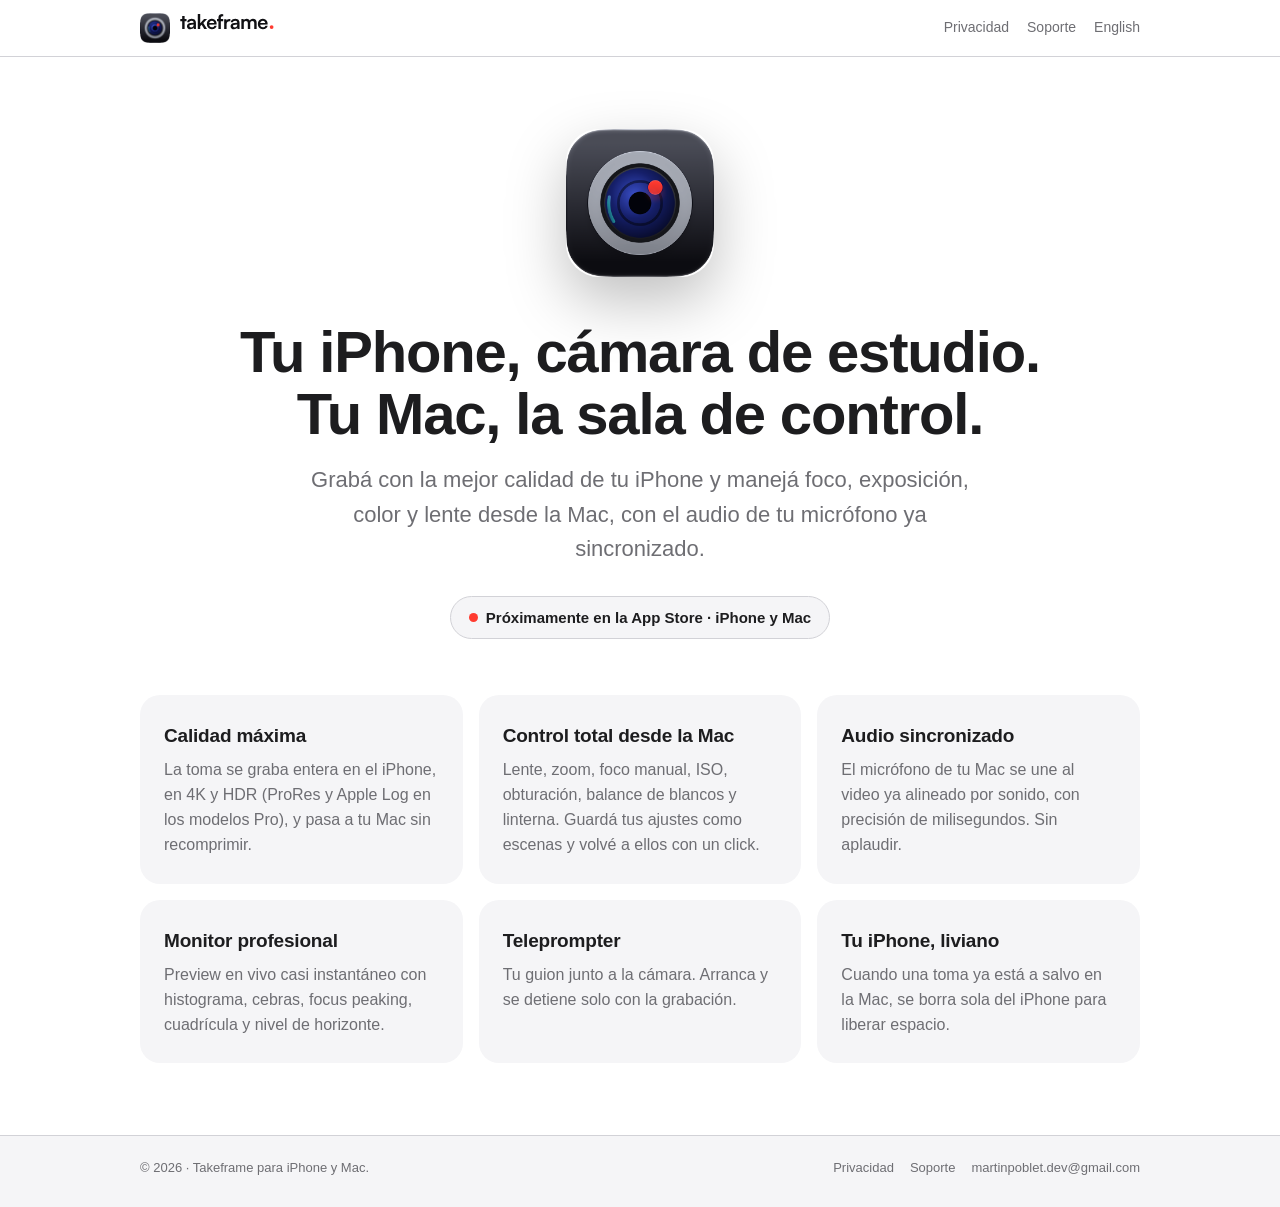
==== index.html @ e56fa60f "Sitio web: inicio, privacidad y soporte Páginas en español e inglés para GitHub Pages, con las URL d" ====
<!doctype html>
<html lang="es">
<head>
<meta charset="utf-8">
<meta name="viewport" content="width=device-width, initial-scale=1">
<title>Takeframe — Tu iPhone, cámara de estudio</title>
<meta name="description" content="Tu iPhone como cámara de estudio, controlada desde tu Mac, con el audio de tu micrófono ya sincronizado.">
<meta property="og:title" content="Takeframe — Tu iPhone, cámara de estudio">
<meta property="og:description" content="Tu iPhone como cámara de estudio, controlada desde tu Mac, con el audio de tu micrófono ya sincronizado.">
<meta property="og:image" content="assets/icono.png">
<link rel="icon" type="image/png" href="assets/favicon.png">
<link rel="apple-touch-icon" href="assets/apple-touch-icon.png">
<link rel="stylesheet" href="assets/style.css">
</head>
<body>
<header class="top">
  <div class="wrap">
    <a class="brand" href="index.html">
      <img class="icon" src="assets/favicon.png" alt="">
      <picture>
        <source srcset="assets/nombre-blanco.svg" media="(prefers-color-scheme: dark)">
        <img class="name" src="assets/nombre-negro.svg" alt="takeframe">
      </picture>
    </a>
    <nav class="nav">
      <a href="privacidad.html">Privacidad</a>
      <a href="soporte.html">Soporte</a>
      <a href="en/index.html" lang="en">English</a>
    </nav>
  </div>
</header>
<main>
<section class="hero wrap">
  <img class="app-icon" src="assets/icono.png" alt="Takeframe">
  <h1>Tu iPhone, cámara de estudio.<br>Tu Mac, la sala de control.</h1>
  <p class="lead">Grabá con la mejor calidad de tu iPhone y manejá foco, exposición, color y lente desde la Mac, con el audio de tu micrófono ya sincronizado.</p>
  <span class="pill"><span class="dot"></span>Próximamente en la App Store · iPhone y Mac</span>
</section>
<section class="wrap">
  <div class="features">
    <article class="feature"><h3>Calidad máxima</h3><p>La toma se graba entera en el iPhone, en 4K y HDR (ProRes y Apple Log en los modelos Pro), y pasa a tu Mac sin recomprimir.</p></article>
    <article class="feature"><h3>Control total desde la Mac</h3><p>Lente, zoom, foco manual, ISO, obturación, balance de blancos y linterna. Guardá tus ajustes como escenas y volvé a ellos con un click.</p></article>
    <article class="feature"><h3>Audio sincronizado</h3><p>El micrófono de tu Mac se une al video ya alineado por sonido, con precisión de milisegundos. Sin aplaudir.</p></article>
    <article class="feature"><h3>Monitor profesional</h3><p>Preview en vivo casi instantáneo con histograma, cebras, focus peaking, cuadrícula y nivel de horizonte.</p></article>
    <article class="feature"><h3>Teleprompter</h3><p>Tu guion junto a la cámara. Arranca y se detiene solo con la grabación.</p></article>
    <article class="feature"><h3>Tu iPhone, liviano</h3><p>Cuando una toma ya está a salvo en la Mac, se borra sola del iPhone para liberar espacio.</p></article>
  </div>
</section>
</main>
<footer class="foot">
  <div class="wrap">
    <span>© 2026 · Takeframe para iPhone y Mac.</span>
    <nav>
      <a href="privacidad.html">Privacidad</a>
      <a href="soporte.html">Soporte</a>
      <a href="mailto:martinpoblet.dev@gmail.com">martinpoblet.dev@gmail.com</a>
    </nav>
  </div>
</footer>
</body>
</html>
---- assets/style.css ----
:root {
  --bg: #ffffff;
  --bg-soft: #f5f5f7;
  --card: #f5f5f7;
  --text: #1d1d1f;
  --muted: #6e6e73;
  --line: #d2d2d7;
  --accent: #ff3b30;
  --link: #0066cc;
  color-scheme: light dark;
}

@media (prefers-color-scheme: dark) {
  :root {
    --bg: #000000;
    --bg-soft: #0d0d10;
    --card: #161618;
    --text: #f5f5f7;
    --muted: #a1a1a6;
    --line: #2c2c2e;
    --link: #2997ff;
  }
}

* { box-sizing: border-box; }

body {
  margin: 0;
  background: var(--bg);
  color: var(--text);
  font-family: -apple-system, BlinkMacSystemFont, "SF Pro Text", "Inter", "Segoe UI", Roboto, Helvetica, Arial, sans-serif;
  font-size: 17px;
  line-height: 1.55;
  -webkit-font-smoothing: antialiased;
}

a { color: var(--link); text-decoration: none; }
a:hover { text-decoration: underline; }

.wrap { max-width: 1040px; margin: 0 auto; padding: 0 20px; }
.narrow { max-width: 720px; }

/* Header */
.top {
  position: sticky;
  top: 0;
  z-index: 10;
  background: color-mix(in srgb, var(--bg) 82%, transparent);
  backdrop-filter: saturate(180%) blur(20px);
  -webkit-backdrop-filter: saturate(180%) blur(20px);
  border-bottom: 1px solid var(--line);
}
.top .wrap { display: flex; align-items: center; justify-content: space-between; height: 56px; gap: 16px; }
.brand { display: flex; align-items: center; gap: 10px; }
.brand:hover { text-decoration: none; }
.brand img.icon { width: 30px; height: 30px; border-radius: 7px; }
.brand img.name { height: 20px; width: auto; }
.nav { display: flex; gap: 18px; font-size: 14px; }
.nav a { color: var(--muted); }
.nav a:hover, .nav a[aria-current="page"] { color: var(--text); text-decoration: none; }

/* Hero */
.hero { text-align: center; padding-top: 72px; padding-bottom: 56px; }
.hero .app-icon {
  width: 148px;
  height: 148px;
  border-radius: 33px;
  box-shadow: 0 24px 60px rgba(0, 0, 0, 0.25);
}
.hero h1 {
  font-size: clamp(34px, 6vw, 58px);
  line-height: 1.07;
  letter-spacing: -0.02em;
  margin: 36px auto 18px;
  max-width: 820px;
}
.hero p.lead { font-size: clamp(18px, 2.4vw, 22px); color: var(--muted); max-width: 680px; margin: 0 auto; }
.pill {
  display: inline-flex;
  align-items: center;
  gap: 8px;
  margin-top: 30px;
  padding: 9px 18px;
  border-radius: 999px;
  background: var(--card);
  border: 1px solid var(--line);
  font-size: 15px;
  font-weight: 600;
}
.pill .dot { width: 9px; height: 9px; border-radius: 50%; background: var(--accent); }

/* Features */
.features { display: grid; grid-template-columns: repeat(auto-fit, minmax(260px, 1fr)); gap: 16px; padding-bottom: 72px; }
.feature { background: var(--card); border-radius: 20px; padding: 26px 24px; }
.feature h3 { margin: 0 0 8px; font-size: 19px; letter-spacing: -0.01em; }
.feature p { margin: 0; color: var(--muted); font-size: 16px; }
.feature .glyph { font-size: 26px; line-height: 1; margin-bottom: 14px; display: block; }

/* Text pages */
.page { padding-top: 56px; padding-bottom: 72px; }
.page h1 { font-size: clamp(32px, 5vw, 44px); letter-spacing: -0.02em; line-height: 1.1; margin: 0 0 8px; }
.page .updated { color: var(--muted); font-size: 15px; margin: 0 0 36px; }
.page h2 { font-size: 22px; letter-spacing: -0.01em; margin: 40px 0 10px; }
.page p, .page li { color: var(--text); }
.page .summary { background: var(--card); border-radius: 18px; padding: 20px 22px; font-size: 18px; }
.contact { background: var(--card); border-radius: 18px; padding: 22px; margin: 8px 0 24px; }
.contact a { font-size: 20px; font-weight: 600; }
details { border-bottom: 1px solid var(--line); padding: 14px 0; }
details summary { cursor: pointer; font-weight: 600; list-style: none; }
details summary::-webkit-details-marker { display: none; }
details summary::after { content: "+"; float: right; color: var(--muted); font-weight: 400; }
details[open] summary::after { content: "–"; }
details p { margin: 10px 0 0; color: var(--muted); }

/* Footer */
.foot { border-top: 1px solid var(--line); background: var(--bg-soft); }
.foot .wrap { display: flex; flex-wrap: wrap; justify-content: space-between; gap: 12px; padding-top: 22px; padding-bottom: 28px; font-size: 13px; color: var(--muted); }
.foot nav { display: flex; gap: 16px; }
.foot a { color: var(--muted); }

@media (max-width: 560px) {
  body { font-size: 16px; }
  .nav { gap: 12px; font-size: 13px; }
  .brand img.name { display: none; }
  .hero { padding-top: 48px; padding-bottom: 40px; }
  .pill { font-size: 14px; }
  .hero .app-icon { width: 120px; height: 120px; border-radius: 27px; }
}
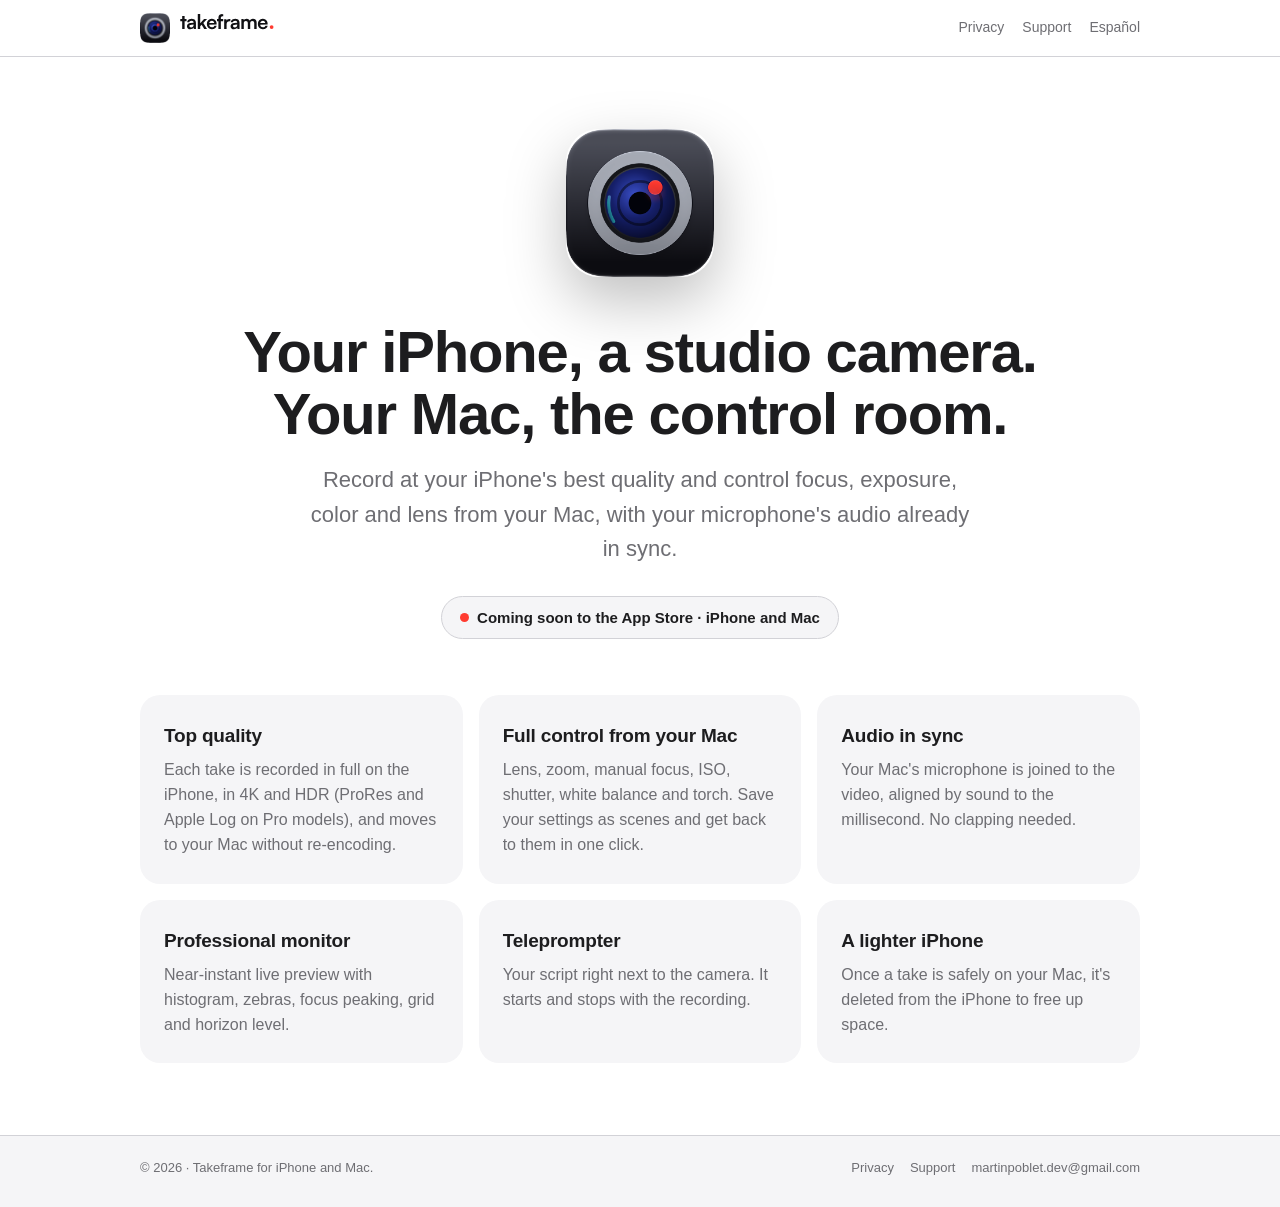
==== commit 7058b1f9: "Sitio en inglés por defecto y español en /es/ Co-Authored-By: Claude Opus 5.5 <noreply@anthropic.com" ====
--- a/index.html
+++ b/index.html
@@ -1,12 +1,12 @@
 <!doctype html>
-<html lang="es">
+<html lang="en">
 <head>
 <meta charset="utf-8">
 <meta name="viewport" content="width=device-width, initial-scale=1">
-<title>Takeframe — Tu iPhone, cámara de estudio</title>
-<meta name="description" content="Tu iPhone como cámara de estudio, controlada desde tu Mac, con el audio de tu micrófono ya sincronizado.">
-<meta property="og:title" content="Takeframe — Tu iPhone, cámara de estudio">
-<meta property="og:description" content="Tu iPhone como cámara de estudio, controlada desde tu Mac, con el audio de tu micrófono ya sincronizado.">
+<title>Takeframe — Your iPhone, a studio camera</title>
+<meta name="description" content="Your iPhone as a studio camera, controlled from your Mac, with your microphone's audio already in sync.">
+<meta property="og:title" content="Takeframe — Your iPhone, a studio camera">
+<meta property="og:description" content="Your iPhone as a studio camera, controlled from your Mac, with your microphone's audio already in sync.">
 <meta property="og:image" content="assets/icono.png">
 <link rel="icon" type="image/png" href="assets/favicon.png">
 <link rel="apple-touch-icon" href="assets/apple-touch-icon.png">
@@ -23,36 +23,36 @@
       </picture>
     </a>
     <nav class="nav">
-      <a href="privacidad.html">Privacidad</a>
-      <a href="soporte.html">Soporte</a>
-      <a href="en/index.html" lang="en">English</a>
+      <a href="privacy.html">Privacy</a>
+      <a href="support.html">Support</a>
+      <a href="es/index.html" lang="es">Español</a>
     </nav>
   </div>
 </header>
 <main>
 <section class="hero wrap">
   <img class="app-icon" src="assets/icono.png" alt="Takeframe">
-  <h1>Tu iPhone, cámara de estudio.<br>Tu Mac, la sala de control.</h1>
-  <p class="lead">Grabá con la mejor calidad de tu iPhone y manejá foco, exposición, color y lente desde la Mac, con el audio de tu micrófono ya sincronizado.</p>
-  <span class="pill"><span class="dot"></span>Próximamente en la App Store · iPhone y Mac</span>
+  <h1>Your iPhone, a studio camera.<br>Your Mac, the control room.</h1>
+  <p class="lead">Record at your iPhone's best quality and control focus, exposure, color and lens from your Mac, with your microphone's audio already in sync.</p>
+  <span class="pill"><span class="dot"></span>Coming soon to the App Store · iPhone and Mac</span>
 </section>
 <section class="wrap">
   <div class="features">
-    <article class="feature"><h3>Calidad máxima</h3><p>La toma se graba entera en el iPhone, en 4K y HDR (ProRes y Apple Log en los modelos Pro), y pasa a tu Mac sin recomprimir.</p></article>
-    <article class="feature"><h3>Control total desde la Mac</h3><p>Lente, zoom, foco manual, ISO, obturación, balance de blancos y linterna. Guardá tus ajustes como escenas y volvé a ellos con un click.</p></article>
-    <article class="feature"><h3>Audio sincronizado</h3><p>El micrófono de tu Mac se une al video ya alineado por sonido, con precisión de milisegundos. Sin aplaudir.</p></article>
-    <article class="feature"><h3>Monitor profesional</h3><p>Preview en vivo casi instantáneo con histograma, cebras, focus peaking, cuadrícula y nivel de horizonte.</p></article>
-    <article class="feature"><h3>Teleprompter</h3><p>Tu guion junto a la cámara. Arranca y se detiene solo con la grabación.</p></article>
-    <article class="feature"><h3>Tu iPhone, liviano</h3><p>Cuando una toma ya está a salvo en la Mac, se borra sola del iPhone para liberar espacio.</p></article>
+    <article class="feature"><h3>Top quality</h3><p>Each take is recorded in full on the iPhone, in 4K and HDR (ProRes and Apple Log on Pro models), and moves to your Mac without re-encoding.</p></article>
+    <article class="feature"><h3>Full control from your Mac</h3><p>Lens, zoom, manual focus, ISO, shutter, white balance and torch. Save your settings as scenes and get back to them in one click.</p></article>
+    <article class="feature"><h3>Audio in sync</h3><p>Your Mac's microphone is joined to the video, aligned by sound to the millisecond. No clapping needed.</p></article>
+    <article class="feature"><h3>Professional monitor</h3><p>Near-instant live preview with histogram, zebras, focus peaking, grid and horizon level.</p></article>
+    <article class="feature"><h3>Teleprompter</h3><p>Your script right next to the camera. It starts and stops with the recording.</p></article>
+    <article class="feature"><h3>A lighter iPhone</h3><p>Once a take is safely on your Mac, it's deleted from the iPhone to free up space.</p></article>
   </div>
 </section>
 </main>
 <footer class="foot">
   <div class="wrap">
-    <span>© 2026 · Takeframe para iPhone y Mac.</span>
+    <span>© 2026 · Takeframe for iPhone and Mac.</span>
     <nav>
-      <a href="privacidad.html">Privacidad</a>
-      <a href="soporte.html">Soporte</a>
+      <a href="privacy.html">Privacy</a>
+      <a href="support.html">Support</a>
       <a href="mailto:martinpoblet.dev@gmail.com">martinpoblet.dev@gmail.com</a>
     </nav>
   </div>
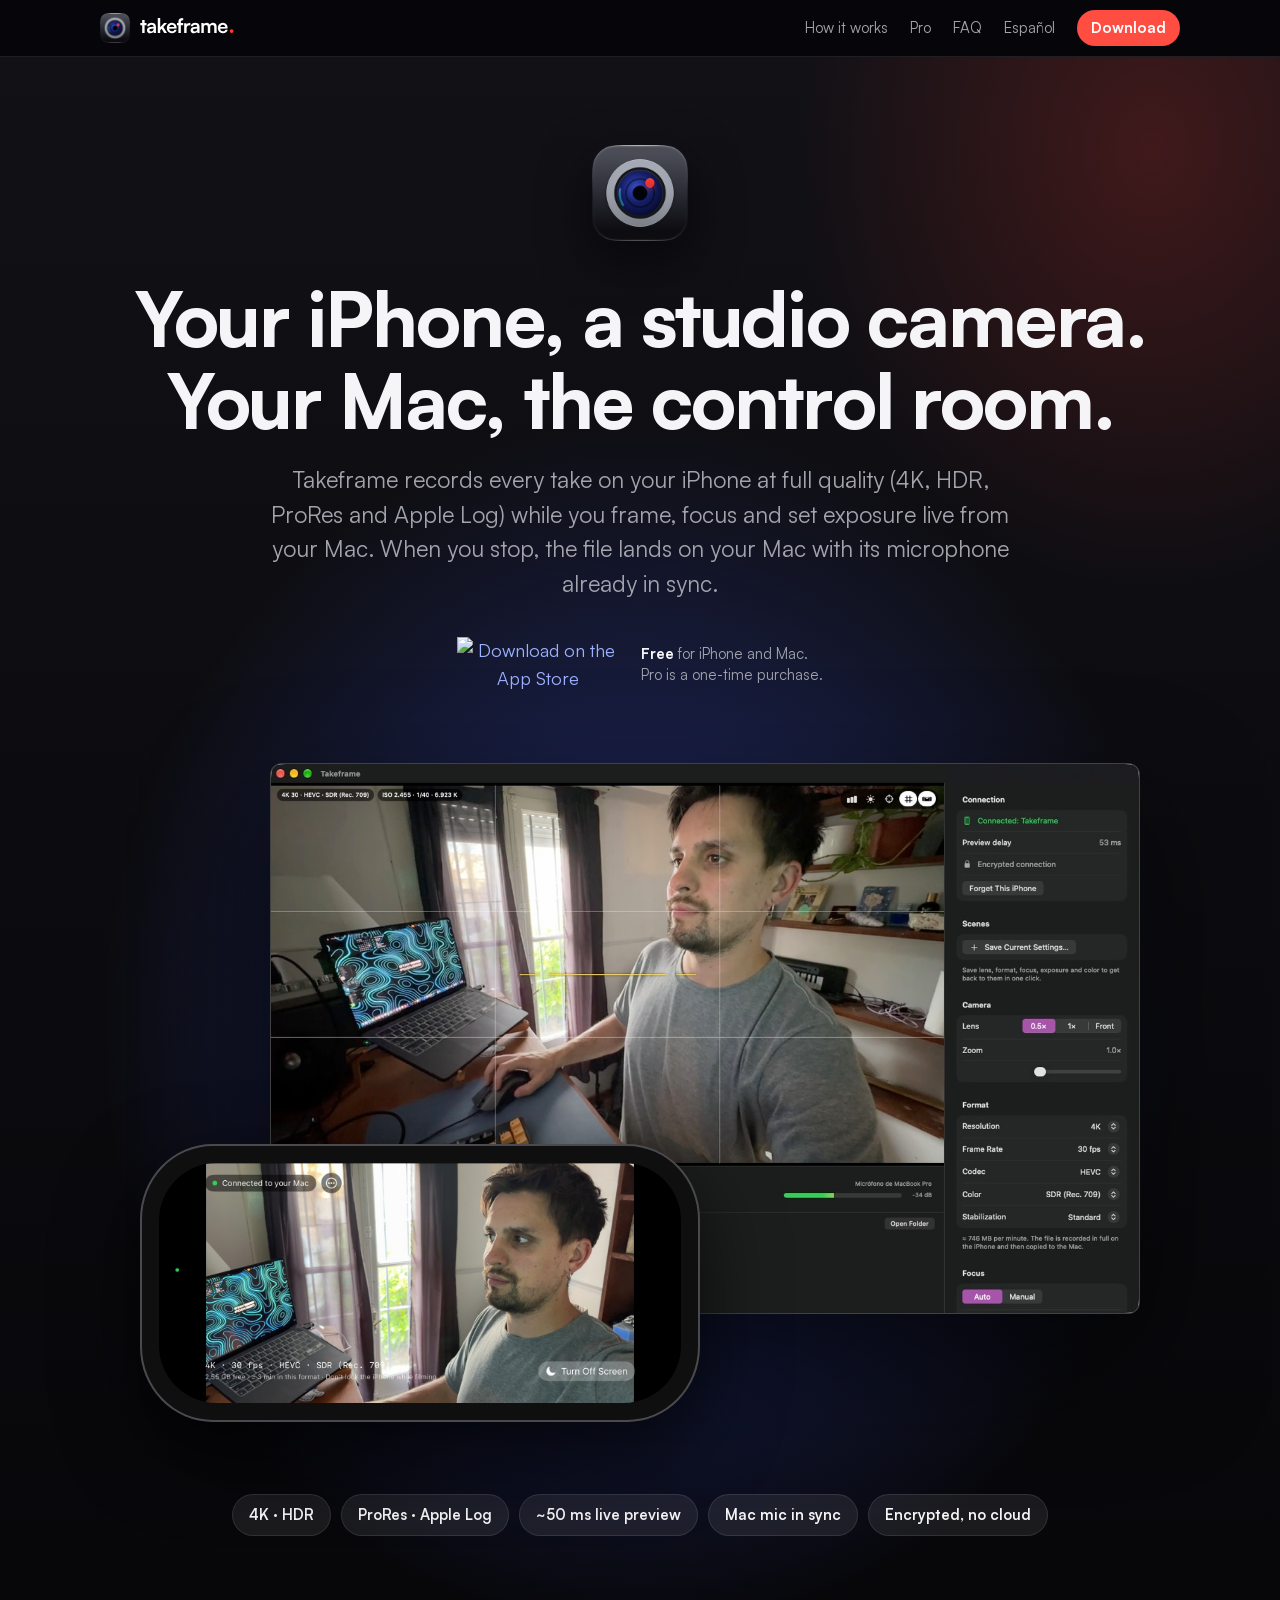
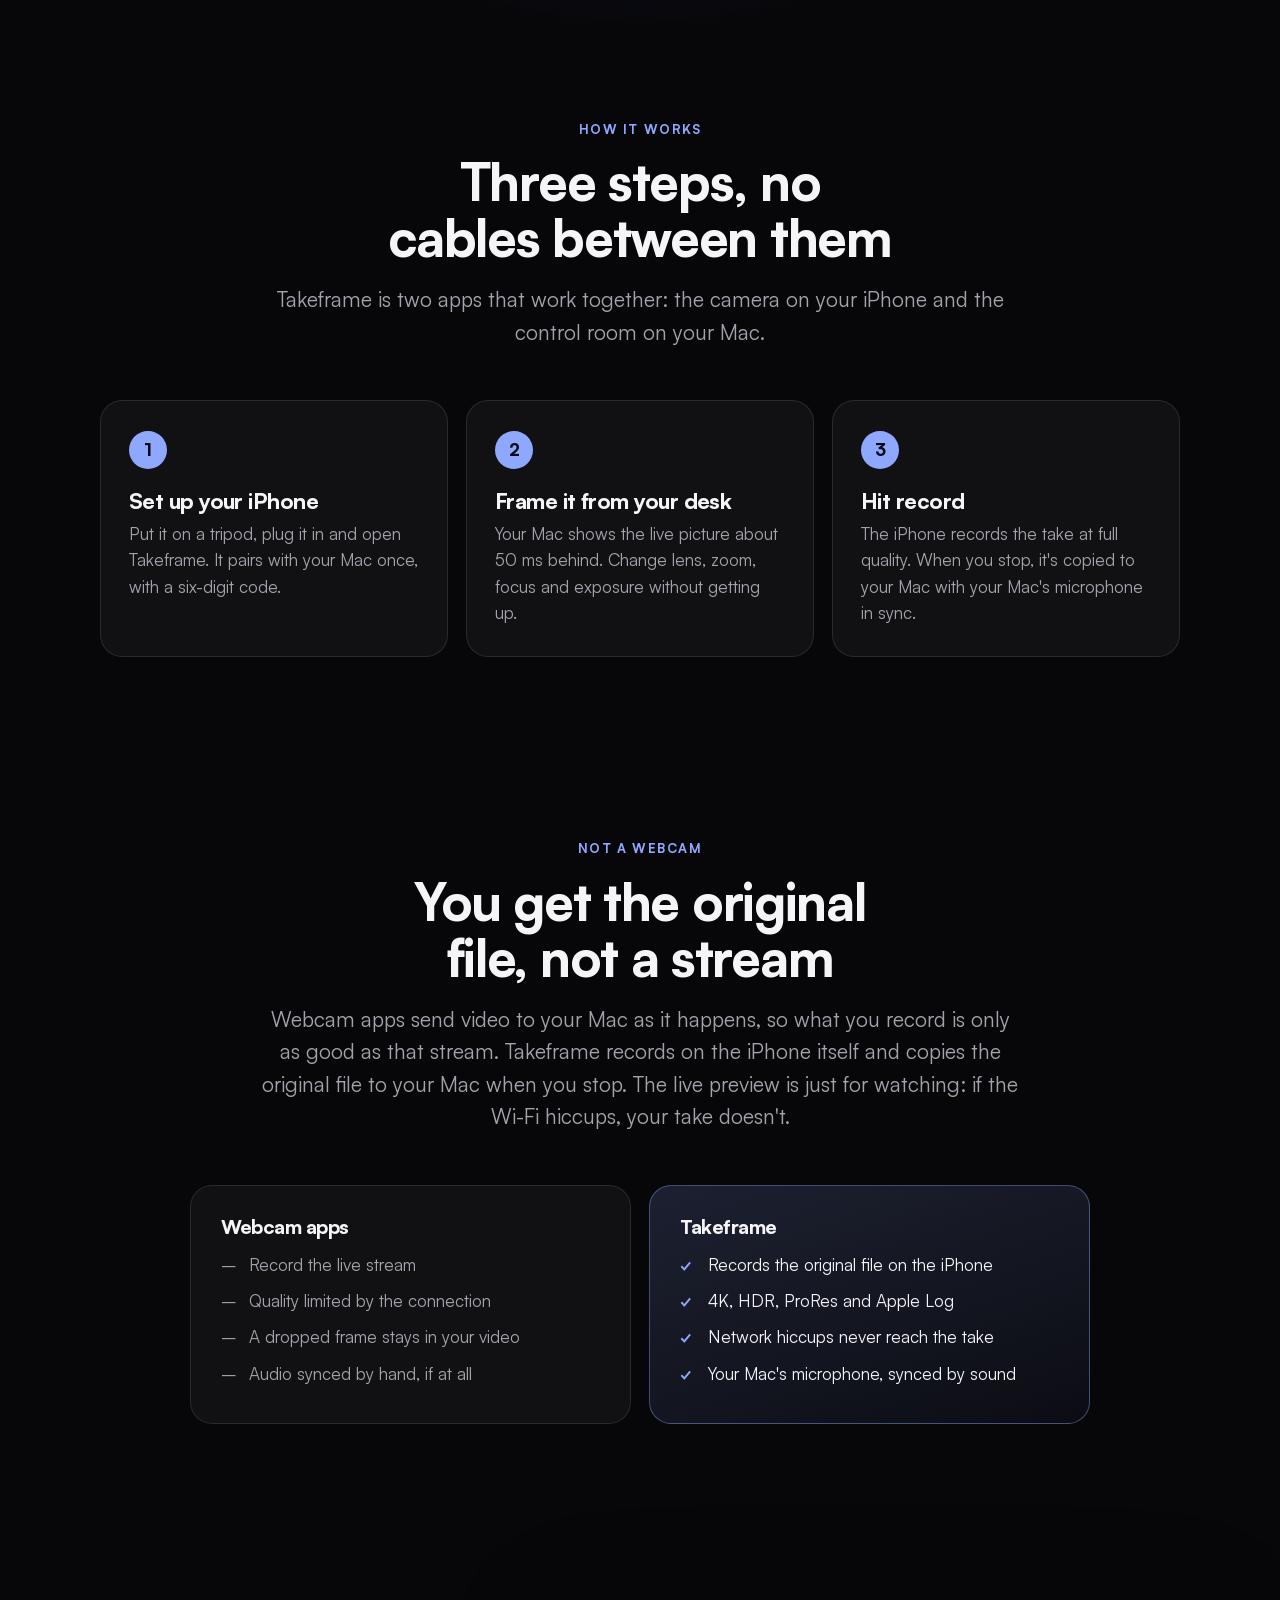
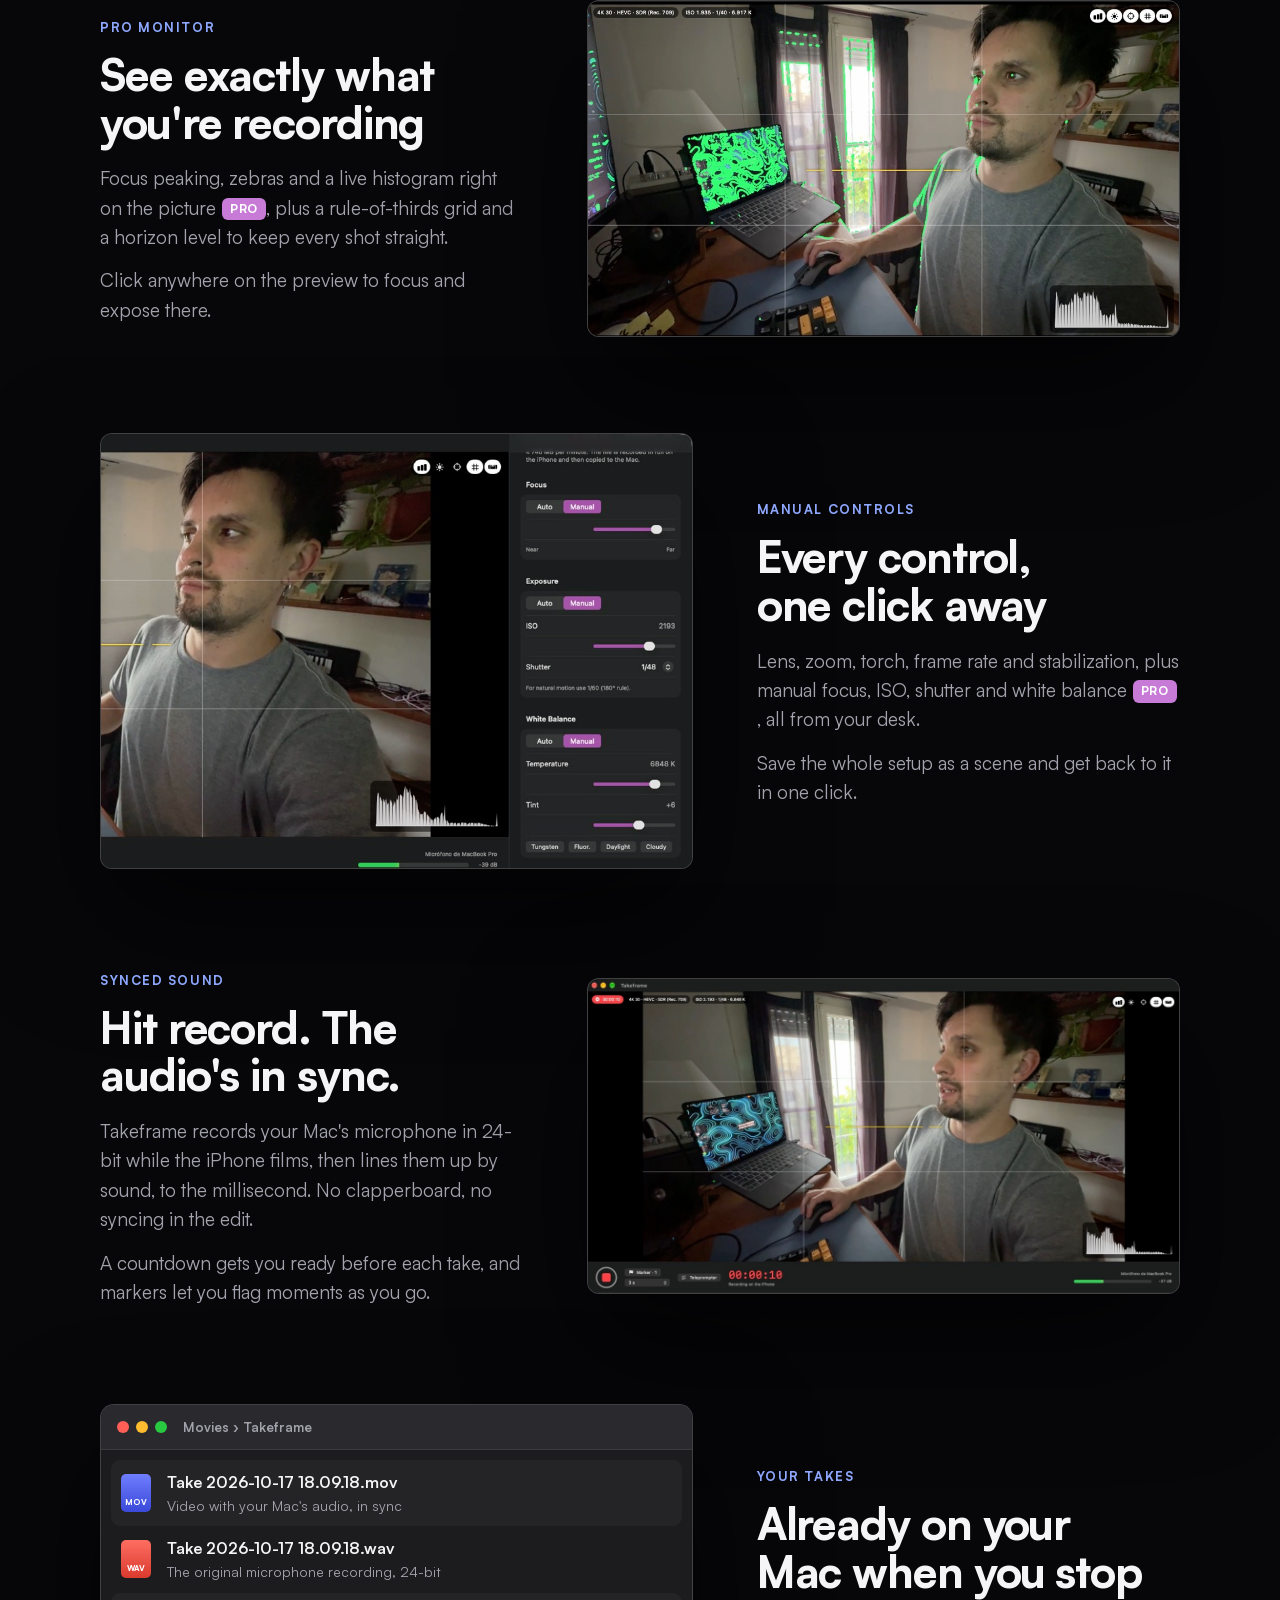
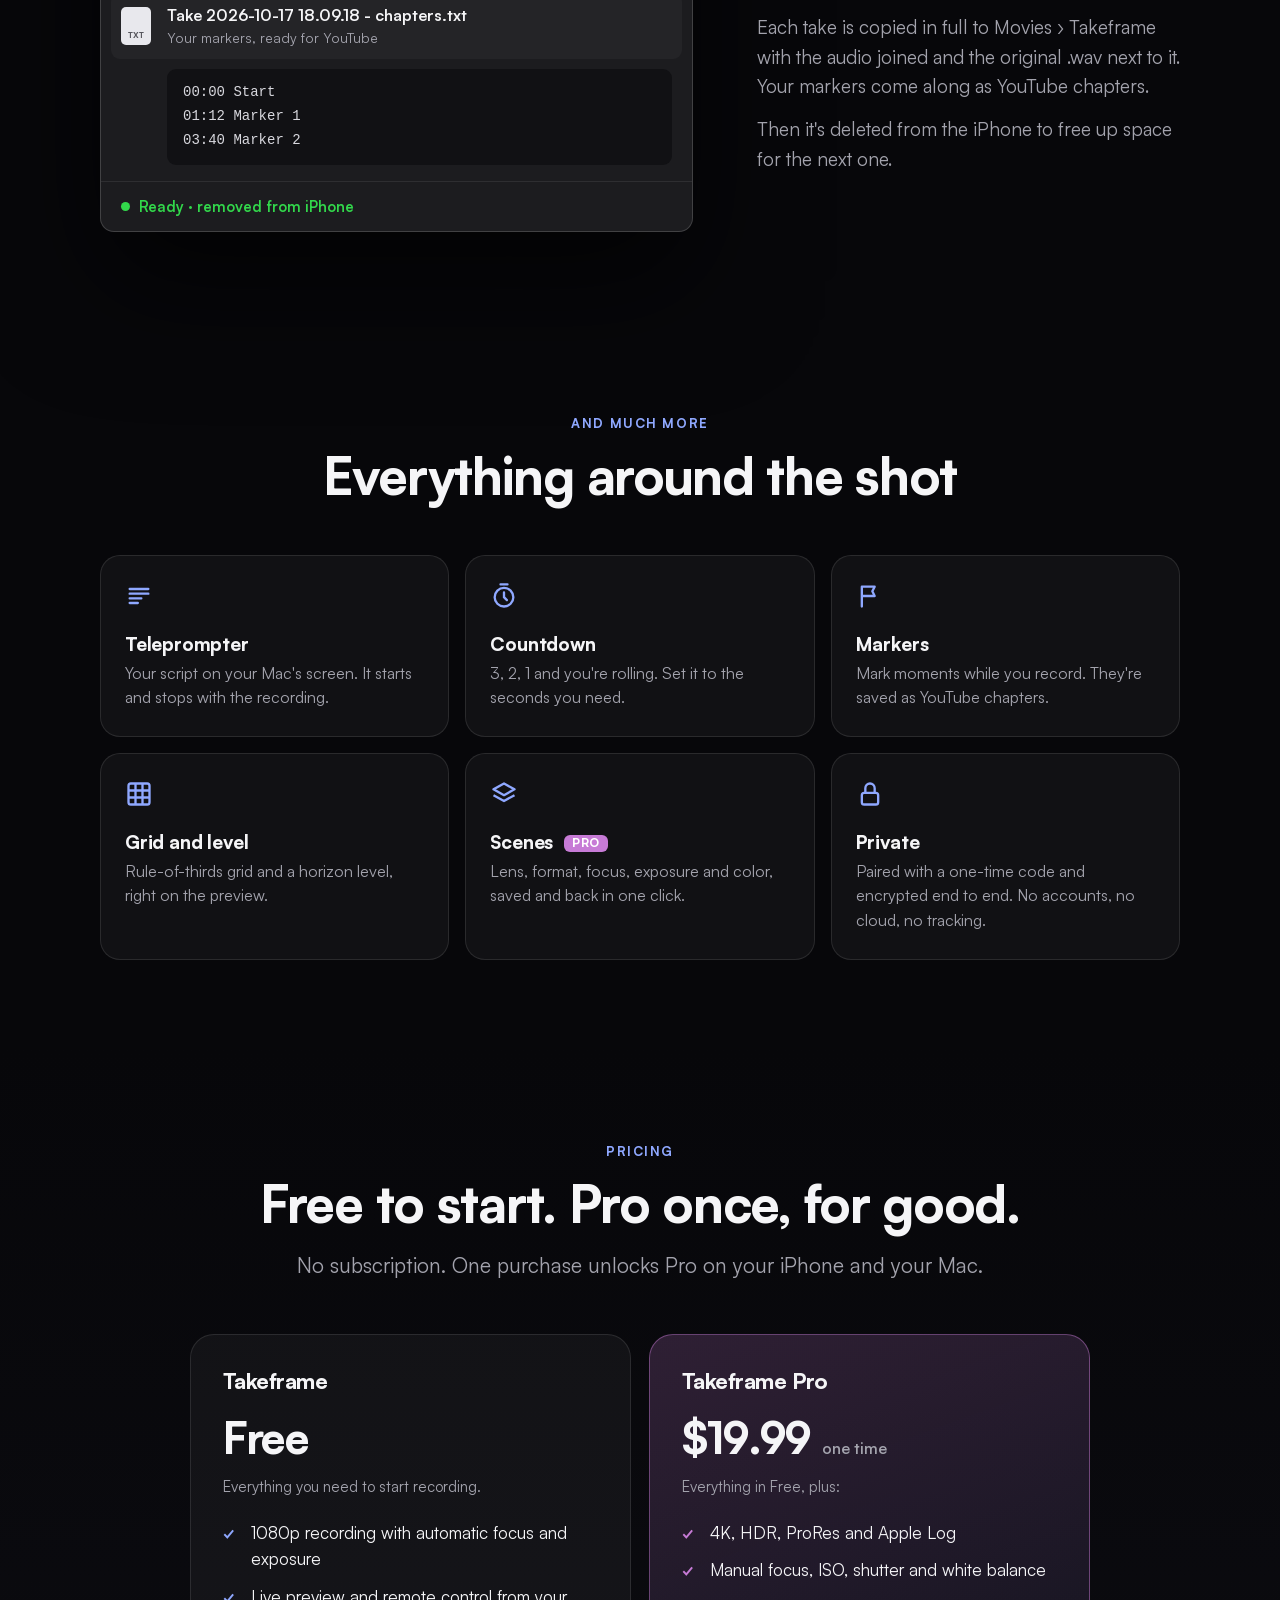
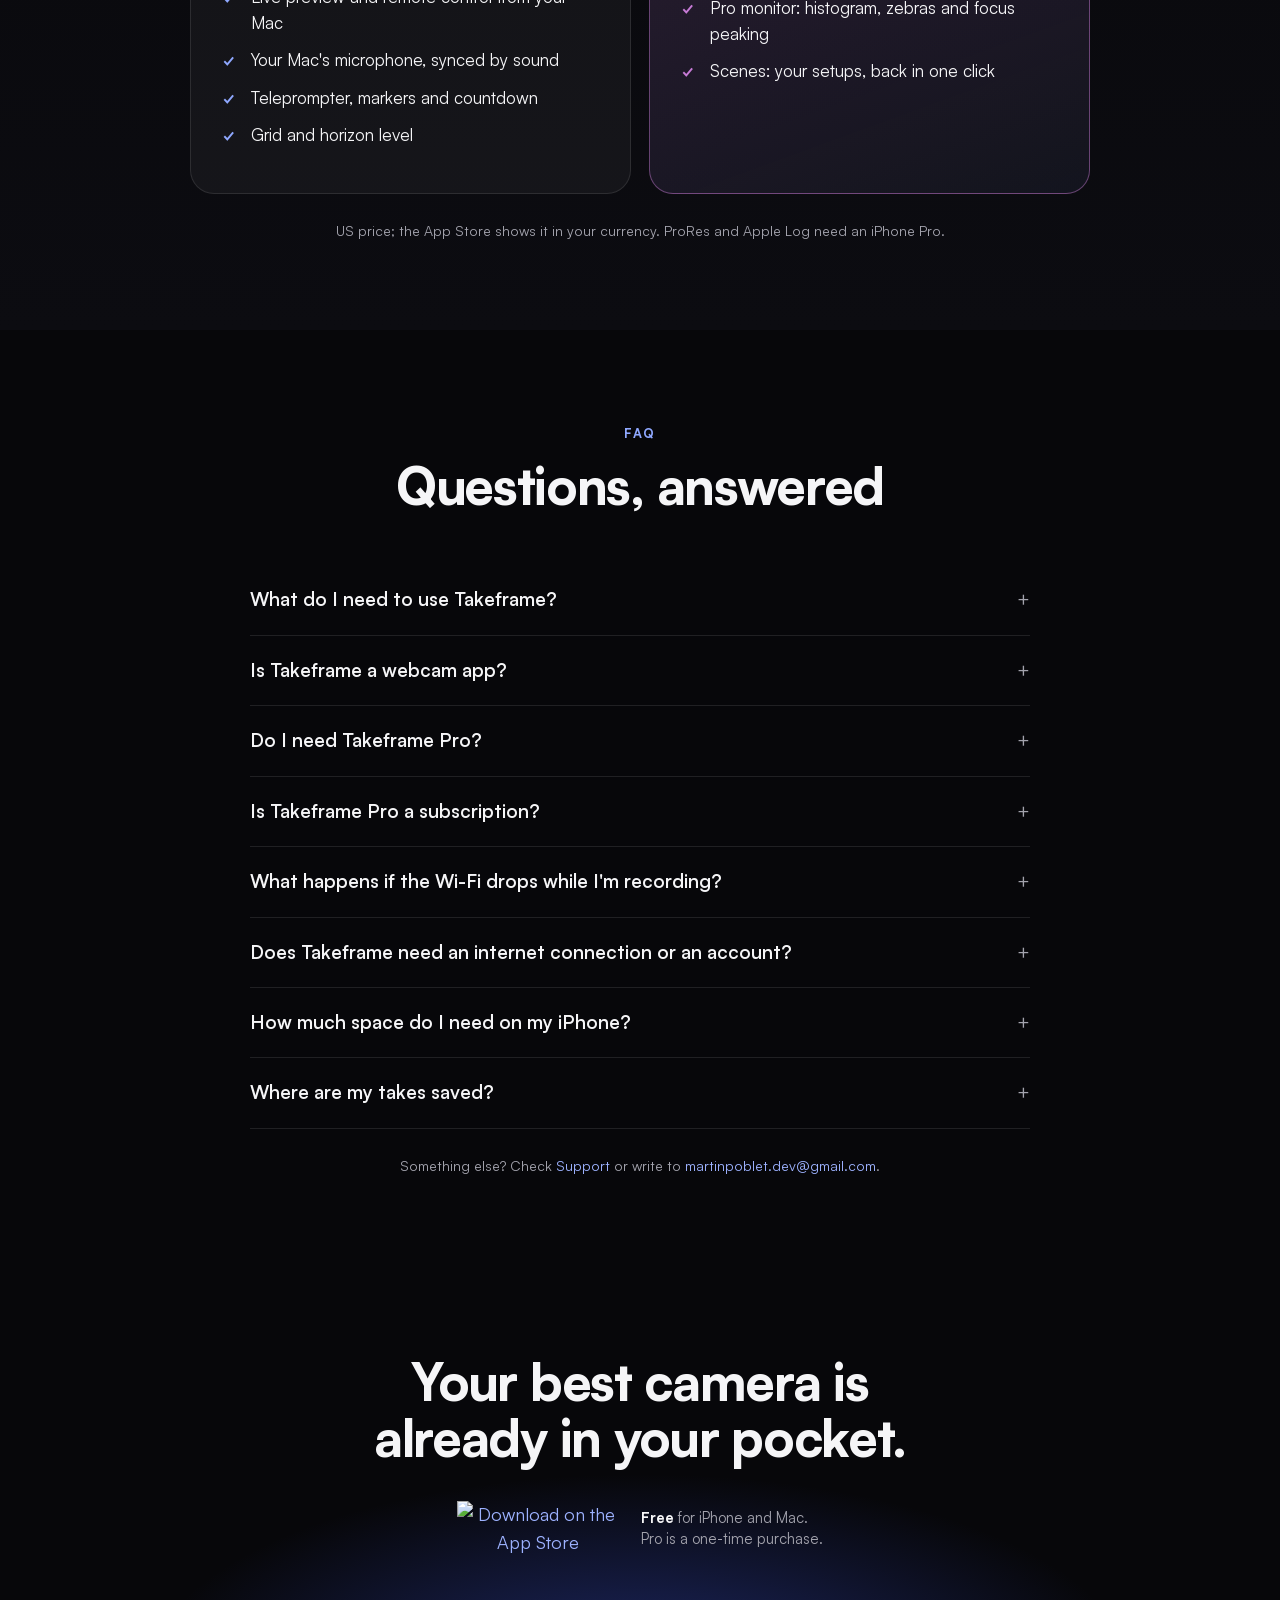
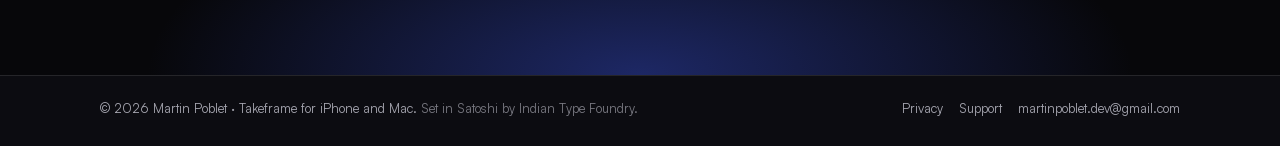
==== commit 4f96fbc9: "Landing de venta en inglés y español con SEO Capturas reales de la app, cómo funciona, comparación c" ====
--- a/index.html
+++ b/index.html
@@ -3,53 +3,322 @@
 <head>
 <meta charset="utf-8">
 <meta name="viewport" content="width=device-width, initial-scale=1">
-<title>Takeframe — Your iPhone, a studio camera</title>
-<meta name="description" content="Your iPhone as a studio camera, controlled from your Mac, with your microphone's audio already in sync.">
-<meta property="og:title" content="Takeframe — Your iPhone, a studio camera">
-<meta property="og:description" content="Your iPhone as a studio camera, controlled from your Mac, with your microphone's audio already in sync.">
-<meta property="og:image" content="assets/icono.png">
+<title>Takeframe: your iPhone as a 4K studio camera for your Mac</title>
+<meta name="description" content="Record 4K, HDR, ProRes and Apple Log on your iPhone while you frame, focus and control it live from your Mac, with the Mac's microphone already in sync.">
+<link rel="canonical" href="https://martpoblet.github.io/takeframe/">
+<link rel="alternate" hreflang="en" href="https://martpoblet.github.io/takeframe/">
+<link rel="alternate" hreflang="es" href="https://martpoblet.github.io/takeframe/es/">
+<link rel="alternate" hreflang="x-default" href="https://martpoblet.github.io/takeframe/">
+<meta name="apple-itunes-app" content="app-id=6824066436">
+<meta name="theme-color" content="#07070a">
+<meta property="og:type" content="website">
+<meta property="og:site_name" content="Takeframe">
+<meta property="og:locale" content="en_US">
+<meta property="og:locale:alternate" content="es_LA">
+<meta property="og:url" content="https://martpoblet.github.io/takeframe/">
+<meta property="og:title" content="Takeframe: your iPhone as a 4K studio camera for your Mac">
+<meta property="og:description" content="Record in 4K on your iPhone while you frame, focus and control it from your Mac, with your Mac's microphone already in sync.">
+<meta property="og:image" content="https://martpoblet.github.io/takeframe/assets/og-en.jpg">
+<meta property="og:image:width" content="1200">
+<meta property="og:image:height" content="630">
+<meta property="og:image:alt" content="Takeframe on a Mac, showing the live picture from an iPhone in front of it">
+<meta name="twitter:card" content="summary_large_image">
 <link rel="icon" type="image/png" href="assets/favicon.png">
 <link rel="apple-touch-icon" href="assets/apple-touch-icon.png">
+<link rel="preload" href="assets/satoshi-variable.woff2" as="font" type="font/woff2" crossorigin>
 <link rel="stylesheet" href="assets/style.css">
+<script type="application/ld+json">
+{
+  "@context": "https://schema.org",
+  "@type": "SoftwareApplication",
+  "name": "Takeframe",
+  "alternateName": "Takeframe – Remote 4K studio camera",
+  "description": "Takeframe turns your iPhone into a studio camera you control from your Mac. The iPhone records every take at full quality (4K, HDR, ProRes and Apple Log) while the Mac shows a live preview, controls the camera and records its own microphone, already in sync.",
+  "applicationCategory": "MultimediaApplication",
+  "operatingSystem": "iOS 17 or later, macOS 15 or later",
+  "url": "https://martpoblet.github.io/takeframe/",
+  "downloadUrl": "https://apps.apple.com/app/id6824066436",
+  "installUrl": "https://apps.apple.com/app/id6824066436",
+  "image": "https://martpoblet.github.io/takeframe/assets/og-en.jpg",
+  "screenshot": [
+    "https://martpoblet.github.io/takeframe/assets/mac-hero.jpg",
+    "https://martpoblet.github.io/takeframe/assets/mac-monitor.jpg",
+    "https://martpoblet.github.io/takeframe/assets/iphone.jpg"
+  ],
+  "inLanguage": ["en", "es"],
+  "author": { "@type": "Person", "name": "Martin Poblet" },
+  "offers": [
+    { "@type": "Offer", "name": "Takeframe", "price": "0", "priceCurrency": "USD" },
+    { "@type": "Offer", "name": "Takeframe Pro (one-time in-app purchase)", "price": "19.99", "priceCurrency": "USD" }
+  ]
+}
+</script>
+<script type="application/ld+json">
+{
+  "@context": "https://schema.org",
+  "@type": "FAQPage",
+  "mainEntity": [
+    { "@type": "Question", "name": "What do I need to use Takeframe?", "acceptedAnswer": { "@type": "Answer", "text": "An iPhone with iOS 17 or later and a Mac with macOS 15 or later, with Takeframe open on both and Wi-Fi turned on. It works best when both are on the same network. ProRes and Apple Log need an iPhone Pro." } },
+    { "@type": "Question", "name": "Is Takeframe a webcam app?", "acceptedAnswer": { "@type": "Answer", "text": "No. Takeframe is made for recording: each take is recorded on the iPhone at full quality and then copied to your Mac. It doesn't show up as a camera in video call or streaming apps." } },
+    { "@type": "Question", "name": "Do I need Takeframe Pro?", "acceptedAnswer": { "@type": "Answer", "text": "No. The free version records in 1080p with automatic focus, exposure and white balance, and includes the live preview, sound sync, teleprompter, markers, countdown, grid and level. Pro adds 4K, HDR, ProRes and Apple Log, manual controls, the pro monitor tools and scenes." } },
+    { "@type": "Question", "name": "Is Takeframe Pro a subscription?", "acceptedAnswer": { "@type": "Answer", "text": "No. Takeframe Pro is a one-time purchase that works on your iPhone and your Mac with the same Apple Account. You can restore it anytime from the purchase screen." } },
+    { "@type": "Question", "name": "What happens if the Wi-Fi drops while I'm recording?", "acceptedAnswer": { "@type": "Answer", "text": "The take is recorded on the iPhone, so it keeps going: only the live preview pauses. When your Mac connects again, the finished takes are copied over." } },
+    { "@type": "Question", "name": "Does Takeframe need an internet connection or an account?", "acceptedAnswer": { "@type": "Answer", "text": "No. Your iPhone and Mac talk directly over your local network, encrypted end to end. There are no accounts, no servers and no tracking." } },
+    { "@type": "Question", "name": "How much space do I need on my iPhone?", "acceptedAnswer": { "@type": "Answer", "text": "Each take is recorded in full on the iPhone before it moves to your Mac: about 750 MB per minute in 4K at 30 fps in HEVC. The app shows how many minutes you have left, and each take is deleted from the iPhone once it's safely on your Mac." } },
+    { "@type": "Question", "name": "Where are my takes saved?", "acceptedAnswer": { "@type": "Answer", "text": "In Movies › Takeframe on your Mac: a .mov file with the audio already joined, the original .wav from the microphone and, if you added markers, a text file with them as YouTube chapters." } }
+  ]
+}
+</script>
 </head>
-<body>
+<body class="landing">
 <header class="top">
   <div class="wrap">
-    <a class="brand" href="index.html">
+    <a class="brand" href="./">
       <img class="icon" src="assets/favicon.png" alt="">
-      <picture>
-        <source srcset="assets/nombre-blanco.svg" media="(prefers-color-scheme: dark)">
-        <img class="name" src="assets/nombre-negro.svg" alt="takeframe">
-      </picture>
+      <img class="name" src="assets/nombre-blanco.svg" alt="Takeframe">
     </a>
     <nav class="nav">
-      <a href="privacy.html">Privacy</a>
-      <a href="support.html">Support</a>
-      <a href="es/index.html" lang="es">Español</a>
+      <a class="section" href="#how">How it works</a>
+      <a class="section" href="#pro">Pro</a>
+      <a class="section" href="#faq">FAQ</a>
+      <a href="es/" lang="es" hreflang="es">Español</a>
+      <a class="get" href="https://apps.apple.com/app/id6824066436">Download</a>
     </nav>
   </div>
 </header>
 <main>
-<section class="hero wrap">
-  <img class="app-icon" src="assets/icono.png" alt="Takeframe">
-  <h1>Your iPhone, a studio camera.<br>Your Mac, the control room.</h1>
-  <p class="lead">Record at your iPhone's best quality and control focus, exposure, color and lens from your Mac, with your microphone's audio already in sync.</p>
-  <span class="pill"><span class="dot"></span>Coming soon to the App Store · iPhone and Mac</span>
-</section>
-<section class="wrap">
-  <div class="features">
-    <article class="feature"><h3>Top quality</h3><p>Each take is recorded in full on the iPhone, in 4K and HDR (ProRes and Apple Log on Pro models), and moves to your Mac without re-encoding.</p></article>
-    <article class="feature"><h3>Full control from your Mac</h3><p>Lens, zoom, manual focus, ISO, shutter, white balance and torch. Save your settings as scenes and get back to them in one click.</p></article>
-    <article class="feature"><h3>Audio in sync</h3><p>Your Mac's microphone is joined to the video, aligned by sound to the millisecond. No clapping needed.</p></article>
-    <article class="feature"><h3>Professional monitor</h3><p>Near-instant live preview with histogram, zebras, focus peaking, grid and horizon level.</p></article>
-    <article class="feature"><h3>Teleprompter</h3><p>Your script right next to the camera. It starts and stops with the recording.</p></article>
-    <article class="feature"><h3>A lighter iPhone</h3><p>Once a take is safely on your Mac, it's deleted from the iPhone to free up space.</p></article>
-  </div>
-</section>
+
+<section class="hero">
+  <div class="wrap">
+    <img class="app-icon" src="assets/icono.png" alt="Takeframe app icon" width="96" height="96">
+    <h1>Your iPhone, a studio camera.<br>Your Mac, the control room.</h1>
+    <p class="lead">Takeframe records every take on your iPhone at full quality (4K, HDR, ProRes and Apple Log) while you frame, focus and set exposure live from your Mac. When you stop, the file lands on your Mac with its microphone already in sync.</p>
+    <div class="cta">
+      <a class="badge" href="https://apps.apple.com/app/id6824066436"><img src="https://tools.applemediaservices.com/api/badges/download-on-the-app-store/black/en-us?size=250x83" alt="Download on the App Store" width="162" height="54"></a>
+      <p class="note"><strong>Free</strong> for iPhone and Mac.<br>Pro is a one-time purchase.</p>
+    </div>
+    <div class="devices">
+      <div class="window"><img src="assets/mac-hero.jpg" alt="Takeframe on a Mac: the live picture from the iPhone with the camera controls on the right" width="1372" height="868"></div>
+      <div class="phone"><img src="assets/iphone.jpg" alt="Takeframe on the iPhone, connected to the Mac" width="1400" height="646"></div>
+    </div>
+    <ul class="specs">
+      <li>4K · HDR</li>
+      <li>ProRes · Apple Log</li>
+      <li>~50 ms live preview</li>
+      <li>Mac mic in sync</li>
+      <li>Encrypted, no cloud</li>
+    </ul>
+  </div>
+</section>
+
+<section id="how">
+  <div class="wrap">
+    <div class="intro center">
+      <span class="eyebrow">How it works</span>
+      <h2>Three steps, no cables between them</h2>
+      <p>Takeframe is two apps that work together: the camera on your iPhone and the control room on your Mac.</p>
+    </div>
+    <ol class="steps">
+      <li><h3>Set up your iPhone</h3><p>Put it on a tripod, plug it in and open Takeframe. It pairs with your Mac once, with a six-digit code.</p></li>
+      <li><h3>Frame it from your desk</h3><p>Your Mac shows the live picture about 50 ms behind. Change lens, zoom, focus and exposure without getting up.</p></li>
+      <li><h3>Hit record</h3><p>The iPhone records the take at full quality. When you stop, it's copied to your Mac with your Mac's microphone in sync.</p></li>
+    </ol>
+  </div>
+</section>
+
+<section id="why">
+  <div class="wrap">
+    <div class="intro center">
+      <span class="eyebrow">Not a webcam</span>
+      <h2>You get the original file, not a stream</h2>
+      <p>Webcam apps send video to your Mac as it happens, so what you record is only as good as that stream. Takeframe records on the iPhone itself and copies the original file to your Mac when you stop. The live preview is just for watching: if the Wi-Fi hiccups, your take doesn't.</p>
+    </div>
+    <div class="versus">
+      <div>
+        <h3>Webcam apps</h3>
+        <ul>
+          <li>Record the live stream</li>
+          <li>Quality limited by the connection</li>
+          <li>A dropped frame stays in your video</li>
+          <li>Audio synced by hand, if at all</li>
+        </ul>
+      </div>
+      <div class="ours">
+        <h3>Takeframe</h3>
+        <ul>
+          <li>Records the original file on the iPhone</li>
+          <li>4K, HDR, ProRes and Apple Log</li>
+          <li>Network hiccups never reach the take</li>
+          <li>Your Mac's microphone, synced by sound</li>
+        </ul>
+      </div>
+    </div>
+  </div>
+</section>
+
+<section id="features">
+  <div class="wrap">
+    <div class="row">
+      <div class="text">
+        <span class="eyebrow">Pro monitor</span>
+        <h2>See exactly what you're recording</h2>
+        <p>Focus peaking, zebras and a live histogram right on the picture<span class="tag">PRO</span>, plus a rule-of-thirds grid and a horizon level to keep every shot straight.</p>
+        <p>Click anywhere on the preview to focus and expose there.</p>
+      </div>
+      <div class="window"><img src="assets/mac-monitor.jpg" alt="Focus peaking in green and a histogram over the live picture" width="1064" height="604" loading="lazy"></div>
+    </div>
+    <div class="row flip">
+      <div class="text">
+        <span class="eyebrow">Manual controls</span>
+        <h2>Every control, one click away</h2>
+        <p>Lens, zoom, torch, frame rate and stabilization, plus manual focus, ISO, shutter and white balance<span class="tag">PRO</span>, all from your desk.</p>
+        <p>Save the whole setup as a scene and get back to it in one click.</p>
+      </div>
+      <div class="window"><img src="assets/mac-controls.jpg" alt="Manual focus, ISO, shutter and white balance in Takeframe for Mac" width="872" height="640" loading="lazy"></div>
+    </div>
+    <div class="row">
+      <div class="text">
+        <span class="eyebrow">Synced sound</span>
+        <h2>Hit record. The audio's in sync.</h2>
+        <p>Takeframe records your Mac's microphone in 24-bit while the iPhone films, then lines them up by sound, to the millisecond. No clapperboard, no syncing in the edit.</p>
+        <p>A countdown gets you ready before each take, and markers let you flag moments as you go.</p>
+      </div>
+      <div class="window"><img src="assets/mac-recording.jpg" alt="Takeframe for Mac while recording, with the microphone level and a marker" width="1240" height="660" loading="lazy"></div>
+    </div>
+    <div class="row flip">
+      <div class="text">
+        <span class="eyebrow">Your takes</span>
+        <h2>Already on your Mac when you stop</h2>
+        <p>Each take is copied in full to Movies › Takeframe with the audio joined and the original .wav next to it. Your markers come along as YouTube chapters.</p>
+        <p>Then it's deleted from the iPhone to free up space for the next one.</p>
+      </div>
+      <div class="files" role="img" aria-label="The Takeframe folder on the Mac with a take's video, its microphone audio and its chapters">
+        <div class="files-bar"><span class="lights"><i></i><i></i><i></i></span>Movies › Takeframe</div>
+        <ul>
+          <li><span class="ficon mov">MOV</span><span class="fname">Take 2026-10-17 18.09.18.mov</span><span class="fkind">Video with your Mac's audio, in sync</span></li>
+          <li><span class="ficon wav">WAV</span><span class="fname">Take 2026-10-17 18.09.18.wav</span><span class="fkind">The original microphone recording, 24-bit</span></li>
+          <li><span class="ficon txt">TXT</span><span class="fname">Take 2026-10-17 18.09.18 - chapters.txt</span><span class="fkind">Your markers, ready for YouTube</span></li>
+        </ul>
+        <pre class="chapters">00:00 Start
+01:12 Marker 1
+03:40 Marker 2</pre>
+        <p class="files-status">Ready · removed from iPhone</p>
+      </div>
+    </div>
+  </div>
+</section>
+
+<section id="more">
+  <div class="wrap">
+    <div class="intro center">
+      <span class="eyebrow">And much more</span>
+      <h2>Everything around the shot</h2>
+    </div>
+    <div class="grid">
+      <article class="tile">
+        <svg viewBox="0 0 24 24" fill="none" stroke="currentColor" stroke-width="2" stroke-linecap="round" aria-hidden="true"><path d="M4 6h16M4 10h16M4 14h10M4 18h7"/></svg>
+        <h3>Teleprompter</h3>
+        <p>Your script on your Mac's screen. It starts and stops with the recording.</p>
+      </article>
+      <article class="tile">
+        <svg viewBox="0 0 24 24" fill="none" stroke="currentColor" stroke-width="2" stroke-linecap="round" aria-hidden="true"><circle cx="12" cy="13" r="8"/><path d="M12 9v4l2.5 2.5M9 2h6"/></svg>
+        <h3>Countdown</h3>
+        <p>3, 2, 1 and you're rolling. Set it to the seconds you need.</p>
+      </article>
+      <article class="tile">
+        <svg viewBox="0 0 24 24" fill="none" stroke="currentColor" stroke-width="2" stroke-linecap="round" stroke-linejoin="round" aria-hidden="true"><path d="M5 21V4M5 4h11l-2 4 2 4H5"/></svg>
+        <h3>Markers</h3>
+        <p>Mark moments while you record. They're saved as YouTube chapters.</p>
+      </article>
+      <article class="tile">
+        <svg viewBox="0 0 24 24" fill="none" stroke="currentColor" stroke-width="2" aria-hidden="true"><rect x="3" y="3" width="18" height="18" rx="2"/><path d="M9 3v18M15 3v18M3 9h18M3 15h18"/></svg>
+        <h3>Grid and level</h3>
+        <p>Rule-of-thirds grid and a horizon level, right on the preview.</p>
+      </article>
+      <article class="tile">
+        <svg viewBox="0 0 24 24" fill="none" stroke="currentColor" stroke-width="2" stroke-linejoin="round" aria-hidden="true"><path d="M12 3 3 8l9 5 9-5-9-5ZM3 13l9 5 9-5"/></svg>
+        <h3>Scenes <span class="tag">PRO</span></h3>
+        <p>Lens, format, focus, exposure and color, saved and back in one click.</p>
+      </article>
+      <article class="tile">
+        <svg viewBox="0 0 24 24" fill="none" stroke="currentColor" stroke-width="2" stroke-linejoin="round" aria-hidden="true"><rect x="5" y="11" width="14" height="10" rx="2"/><path d="M8 11V7a4 4 0 0 1 8 0v4"/></svg>
+        <h3>Private</h3>
+        <p>Paired with a one-time code and encrypted end to end. No accounts, no cloud, no tracking.</p>
+      </article>
+    </div>
+  </div>
+</section>
+
+<section id="pro" class="pricing">
+  <div class="wrap">
+    <div class="intro center">
+      <span class="eyebrow">Pricing</span>
+      <h2>Free to start. Pro once, for good.</h2>
+      <p>No subscription. One purchase unlocks Pro on your iPhone and your Mac.</p>
+    </div>
+    <div class="plans">
+      <div class="plan">
+        <h3>Takeframe</h3>
+        <p class="price">Free</p>
+        <p class="sub">Everything you need to start recording.</p>
+        <ul>
+          <li>1080p recording with automatic focus and exposure</li>
+          <li>Live preview and remote control from your Mac</li>
+          <li>Your Mac's microphone, synced by sound</li>
+          <li>Teleprompter, markers and countdown</li>
+          <li>Grid and horizon level</li>
+        </ul>
+      </div>
+      <div class="plan pro">
+        <h3>Takeframe Pro</h3>
+        <p class="price">$19.99 <small>one time</small></p>
+        <p class="sub">Everything in Free, plus:</p>
+        <ul>
+          <li>4K, HDR, ProRes and Apple Log</li>
+          <li>Manual focus, ISO, shutter and white balance</li>
+          <li>Pro monitor: histogram, zebras and focus peaking</li>
+          <li>Scenes: your setups, back in one click</li>
+        </ul>
+      </div>
+    </div>
+    <p class="fineprint">US price; the App Store shows it in your currency. ProRes and Apple Log need an iPhone Pro.</p>
+  </div>
+</section>
+
+<section id="faq">
+  <div class="wrap">
+    <div class="intro center">
+      <span class="eyebrow">FAQ</span>
+      <h2>Questions, answered</h2>
+    </div>
+    <div class="faq">
+      <details><summary>What do I need to use Takeframe?</summary><p>An iPhone with iOS 17 or later and a Mac with macOS 15 or later, with Takeframe open on both and Wi-Fi turned on. It works best when both are on the same network. ProRes and Apple Log need an iPhone Pro.</p></details>
+      <details><summary>Is Takeframe a webcam app?</summary><p>No. Takeframe is made for recording: each take is recorded on the iPhone at full quality and then copied to your Mac. It doesn't show up as a camera in video call or streaming apps.</p></details>
+      <details><summary>Do I need Takeframe Pro?</summary><p>No. The free version records in 1080p with automatic focus, exposure and white balance, and includes the live preview, sound sync, teleprompter, markers, countdown, grid and level. Pro adds 4K, HDR, ProRes and Apple Log, manual controls, the pro monitor tools and scenes.</p></details>
+      <details><summary>Is Takeframe Pro a subscription?</summary><p>No. Takeframe Pro is a one-time purchase that works on your iPhone and your Mac with the same Apple Account. You can restore it anytime from the purchase screen.</p></details>
+      <details><summary>What happens if the Wi-Fi drops while I'm recording?</summary><p>The take is recorded on the iPhone, so it keeps going: only the live preview pauses. When your Mac connects again, the finished takes are copied over.</p></details>
+      <details><summary>Does Takeframe need an internet connection or an account?</summary><p>No. Your iPhone and Mac talk directly over your local network, encrypted end to end. There are no accounts, no servers and no tracking.</p></details>
+      <details><summary>How much space do I need on my iPhone?</summary><p>Each take is recorded in full on the iPhone before it moves to your Mac: about 750 MB per minute in 4K at 30 fps in HEVC. The app shows how many minutes you have left, and each take is deleted from the iPhone once it's safely on your Mac.</p></details>
+      <details><summary>Where are my takes saved?</summary><p>In Movies › Takeframe on your Mac: a .mov file with the audio already joined, the original .wav from the microphone and, if you added markers, a text file with them as YouTube chapters.</p></details>
+    </div>
+    <p class="fineprint">Something else? Check <a href="support.html">Support</a> or write to <a href="mailto:martinpoblet.dev@gmail.com">martinpoblet.dev@gmail.com</a>.</p>
+  </div>
+</section>
+
+<section class="closing">
+  <div class="wrap">
+    <h2>Your best camera is already in your pocket.</h2>
+    <div class="cta">
+      <a class="badge" href="https://apps.apple.com/app/id6824066436"><img src="https://tools.applemediaservices.com/api/badges/download-on-the-app-store/black/en-us?size=250x83" alt="Download on the App Store" width="162" height="54" loading="lazy"></a>
+      <p class="note"><strong>Free</strong> for iPhone and Mac.<br>Pro is a one-time purchase.</p>
+    </div>
+  </div>
+</section>
+
 </main>
 <footer class="foot">
   <div class="wrap">
-    <span>© 2026 · Takeframe for iPhone and Mac.</span>
+    <span>© 2026 Martin Poblet · Takeframe for iPhone and Mac. <span class="credit">Set in Satoshi by Indian Type Foundry.</span></span>
     <nav>
       <a href="privacy.html">Privacy</a>
       <a href="support.html">Support</a>
--- a/assets/style.css
+++ b/assets/style.css
@@ -126,3 +126,293 @@
   .pill { font-size: 14px; }
   .hero .app-icon { width: 120px; height: 120px; border-radius: 27px; }
 }
+
+/* ------------------------------------------------------------------ */
+/* Landing page: always dark, like the app and the App Store images.   */
+/* ------------------------------------------------------------------ */
+
+@font-face {
+  font-family: "Satoshi";
+  src: url("satoshi-variable.woff2") format("woff2");
+  font-weight: 300 900;
+  font-display: swap;
+}
+
+.landing {
+  --bg: #07070a;
+  --bg-soft: #0c0c11;
+  --card: rgba(255, 255, 255, 0.045);
+  --card-strong: rgba(255, 255, 255, 0.08);
+  --text: #f5f5f7;
+  --muted: #a3a3ad;
+  --line: rgba(255, 255, 255, 0.1);
+  --link: #9db2ff;
+  --blue: #8fa8ff;
+  --red: #ff4d42;
+  --pro: #c77bd6;
+  color-scheme: dark;
+  font-family: "Satoshi", -apple-system, BlinkMacSystemFont, "Segoe UI", Roboto, Helvetica, Arial, sans-serif;
+  font-size: 18px;
+  overflow-x: hidden;
+}
+.landing .wrap { max-width: 1120px; }
+.landing h1, .landing h2, .landing h3 { letter-spacing: -0.025em; line-height: 1.08; font-weight: 800; }
+.landing h2 { font-size: clamp(32px, 4.6vw, 52px); margin: 0 0 18px; text-wrap: balance; }
+.landing p { margin: 0; }
+.landing .muted { color: var(--muted); }
+.landing .eyebrow {
+  display: inline-block;
+  font-size: 13px;
+  font-weight: 750;
+  letter-spacing: 0.12em;
+  text-transform: uppercase;
+  color: var(--blue);
+  margin-bottom: 14px;
+}
+.landing section { padding: 88px 0; }
+.landing .center { text-align: center; }
+.landing .intro { max-width: 760px; margin: 0 auto 52px; }
+.landing .intro p { font-size: clamp(18px, 2vw, 21px); color: var(--muted); }
+
+/* Header */
+.landing .top { background: color-mix(in srgb, var(--bg) 72%, transparent); }
+.landing .nav { align-items: center; font-size: 15px; gap: 22px; }
+.landing .nav a { color: var(--muted); }
+.landing .nav a:hover { color: var(--text); }
+.landing .nav .get {
+  color: #fff;
+  background: var(--red);
+  padding: 6px 14px;
+  border-radius: 999px;
+  font-weight: 700;
+}
+.landing .nav .get:hover { color: #fff; text-decoration: none; filter: brightness(1.08); }
+
+/* Hero */
+.landing .hero {
+  position: relative;
+  text-align: center;
+  padding: 88px 0 72px;
+  background:
+    radial-gradient(ellipse 60% 55% at 50% 62%, rgba(51, 72, 191, 0.55), transparent 70%),
+    radial-gradient(ellipse 40% 40% at 90% 6%, rgba(255, 59, 48, 0.2), transparent 70%),
+    linear-gradient(#111116, #07070a);
+}
+.landing .hero .app-icon { width: 96px; height: 96px; border-radius: 22px; box-shadow: 0 18px 50px rgba(0, 0, 0, 0.5); }
+.landing .hero h1 { font-size: clamp(38px, 6.2vw, 76px); margin: 28px auto 22px; max-width: 1100px; text-wrap: balance; }
+.landing .hero .lead { font-size: clamp(18px, 2.3vw, 23px); color: var(--muted); max-width: 760px; margin: 0 auto; line-height: 1.5; }
+.landing .cta { display: flex; flex-wrap: wrap; align-items: center; justify-content: center; gap: 14px 22px; margin-top: 36px; }
+.landing .cta .badge img { display: block; height: 54px; width: auto; }
+.landing .cta .note { font-size: 15px; color: var(--muted); text-align: left; line-height: 1.4; }
+.landing .cta .note strong { color: var(--text); font-weight: 700; }
+
+/* The Mac window with the iPhone in front of it, built from the real captures */
+.landing .devices { position: relative; max-width: 1000px; margin: 72px auto 0; padding: 0 0 10% 12%; }
+.landing .window {
+  border-radius: 12px;
+  overflow: hidden;
+  border: 1px solid rgba(255, 255, 255, 0.16);
+  box-shadow: 0 50px 120px rgba(0, 0, 0, 0.65);
+  background: #1c1c1e;
+}
+.landing .window img, .landing .phone img { display: block; width: 100%; height: auto; }
+.landing .phone {
+  position: absolute;
+  left: 0;
+  bottom: 0;
+  width: 56%;
+  padding: 1.7%;
+  background: #0f0f10;
+  border-radius: 13% / 27%;
+  border: 2px solid #4a4a4e;
+  box-shadow: 0 30px 80px rgba(0, 0, 0, 0.7);
+}
+.landing .phone img { border-radius: 11% / 24%; }
+
+/* Spec strip */
+.landing .specs { display: flex; flex-wrap: wrap; justify-content: center; gap: 10px; margin-top: 72px; padding: 0; list-style: none; }
+.landing .specs li {
+  font-size: 15px;
+  font-weight: 650;
+  padding: 8px 16px;
+  border-radius: 999px;
+  background: var(--card-strong);
+  border: 1px solid var(--line);
+}
+
+/* How it works */
+.landing .steps { display: grid; grid-template-columns: repeat(3, 1fr); gap: 18px; counter-reset: step; padding: 0; margin: 0; list-style: none; }
+.landing .steps li { background: var(--card); border: 1px solid var(--line); border-radius: 22px; padding: 30px 28px; }
+.landing .steps li::before {
+  counter-increment: step;
+  content: counter(step);
+  display: grid;
+  place-items: center;
+  width: 38px;
+  height: 38px;
+  border-radius: 50%;
+  background: var(--blue);
+  color: #0b0b12;
+  font-weight: 800;
+  margin-bottom: 20px;
+}
+.landing .steps h3 { font-size: 22px; margin: 0 0 8px; }
+.landing .steps p { color: var(--muted); font-size: 17px; }
+
+/* Not a webcam */
+.landing .versus { display: grid; grid-template-columns: 1fr 1fr; gap: 18px; max-width: 900px; margin: 0 auto; }
+.landing .versus > div { border-radius: 22px; padding: 30px 30px 26px; border: 1px solid var(--line); background: var(--card); }
+.landing .versus .ours { background: linear-gradient(160deg, rgba(143, 168, 255, 0.16), rgba(143, 168, 255, 0.04)); border-color: rgba(143, 168, 255, 0.4); }
+.landing .versus h3 { font-size: 20px; margin: 0 0 14px; }
+.landing .versus ul { margin: 0; padding: 0; list-style: none; }
+.landing .versus li { position: relative; padding-left: 28px; margin: 10px 0; color: var(--muted); font-size: 17px; }
+.landing .versus li::before { position: absolute; left: 0; top: 0; content: "–"; color: var(--muted); }
+.landing .versus .ours li { color: var(--text); }
+.landing .versus .ours li::before { content: "✓"; color: var(--blue); font-weight: 800; }
+
+/* Feature rows: text next to a capture */
+.landing .row { display: grid; grid-template-columns: 5fr 7fr; gap: 64px; align-items: center; }
+.landing .row + .row { margin-top: 96px; }
+.landing .row.flip { grid-template-columns: 7fr 5fr; }
+.landing .row.flip .text { order: 2; }
+.landing .row h2 { font-size: clamp(30px, 3.6vw, 44px); }
+.landing .row .text p { color: var(--muted); font-size: 19px; }
+.landing .row .text p + p { margin-top: 14px; }
+.landing .tag {
+  display: inline-block;
+  vertical-align: 0.15em;
+  margin-left: 6px;
+  padding: 2px 8px;
+  border-radius: 6px;
+  font-size: 12px;
+  font-weight: 800;
+  letter-spacing: 0.06em;
+  color: #fff;
+  background: var(--pro);
+}
+
+/* The take's files, as they land on the Mac */
+.landing .files {
+  border-radius: 14px;
+  overflow: hidden;
+  border: 1px solid rgba(255, 255, 255, 0.16);
+  background: #1c1c1f;
+  box-shadow: 0 50px 120px rgba(0, 0, 0, 0.65);
+}
+.landing .files-bar {
+  display: flex;
+  align-items: center;
+  gap: 16px;
+  padding: 12px 16px;
+  background: #2a2a2e;
+  border-bottom: 1px solid rgba(255, 255, 255, 0.08);
+  color: var(--muted);
+  font-size: 13px;
+  font-weight: 650;
+}
+.landing .lights { display: flex; gap: 7px; }
+.landing .lights i { width: 12px; height: 12px; border-radius: 50%; background: #ff5f57; }
+.landing .lights i:nth-child(2) { background: #febc2e; }
+.landing .lights i:nth-child(3) { background: #28c840; }
+.landing .files ul { list-style: none; margin: 0; padding: 10px; }
+.landing .files li { display: grid; grid-template-columns: 32px 1fr; column-gap: 14px; align-items: center; padding: 10px; border-radius: 9px; }
+.landing .files li:nth-child(odd) { background: rgba(255, 255, 255, 0.035); }
+.landing .fname { font-size: 16px; font-weight: 650; overflow-wrap: anywhere; }
+.landing .fkind { grid-column: 2; color: var(--muted); font-size: 14px; }
+.landing .ficon {
+  grid-row: span 2;
+  display: grid;
+  place-items: end center;
+  width: 30px;
+  height: 38px;
+  padding-bottom: 4px;
+  border-radius: 5px;
+  font-size: 8px;
+  font-weight: 800;
+  letter-spacing: 0.04em;
+  color: #fff;
+}
+.landing .ficon.mov { background: linear-gradient(#6f7dff, #3a49d8); }
+.landing .ficon.wav { background: linear-gradient(#ff6e62, #d93a2e); }
+.landing .ficon.txt { background: #e8e8ed; color: #55555c; }
+.landing .chapters {
+  margin: 0 20px 16px 66px;
+  padding: 12px 16px;
+  border-radius: 9px;
+  background: #111114;
+  color: #d8d8de;
+  font: 14px/1.7 ui-monospace, SFMono-Regular, Menlo, monospace;
+}
+.landing .files-status {
+  display: flex;
+  align-items: center;
+  gap: 9px;
+  padding: 13px 20px;
+  border-top: 1px solid rgba(255, 255, 255, 0.08);
+  color: #32d74b;
+  font-size: 15px;
+  font-weight: 650;
+}
+.landing .files-status::before { content: ""; width: 9px; height: 9px; border-radius: 50%; background: #32d74b; }
+
+/* Feature grid */
+.landing .grid { display: grid; grid-template-columns: repeat(3, 1fr); gap: 16px; }
+.landing .tile { background: var(--card); border: 1px solid var(--line); border-radius: 20px; padding: 26px 24px; }
+.landing .tile svg { width: 28px; height: 28px; color: var(--blue); margin-bottom: 16px; }
+.landing .tile h3 { font-size: 19px; margin: 0 0 6px; letter-spacing: -0.01em; }
+.landing .tile p { color: var(--muted); font-size: 16px; }
+
+/* Pricing */
+.landing .pricing { background: linear-gradient(var(--bg), var(--bg-soft)); }
+.landing .plans { display: grid; grid-template-columns: 1fr 1fr; gap: 18px; max-width: 900px; margin: 0 auto; }
+.landing .plan { border-radius: 24px; padding: 34px 32px; border: 1px solid var(--line); background: var(--card); }
+.landing .plan.pro { background: linear-gradient(160deg, rgba(199, 123, 214, 0.2), rgba(143, 168, 255, 0.06)); border-color: rgba(199, 123, 214, 0.45); }
+.landing .plan h3 { font-size: 22px; margin: 0; }
+.landing .plan .price { font-size: 44px; font-weight: 800; letter-spacing: -0.03em; margin: 12px 0 2px; }
+.landing .plan .price small { font-size: 16px; font-weight: 600; color: var(--muted); letter-spacing: 0; }
+.landing .plan .sub { color: var(--muted); font-size: 15px; margin-bottom: 22px; }
+.landing .plan ul { margin: 0; padding: 0; list-style: none; }
+.landing .plan li { position: relative; padding-left: 28px; margin: 11px 0; font-size: 17px; }
+.landing .plan li::before { position: absolute; left: 0; content: "✓"; font-weight: 800; color: var(--blue); }
+.landing .plan.pro li::before { color: var(--pro); }
+.landing .fineprint { text-align: center; color: var(--muted); font-size: 14px; margin-top: 26px; }
+
+/* FAQ */
+.landing .faq { max-width: 780px; margin: 0 auto; }
+.landing .faq details { border-bottom: 1px solid var(--line); padding: 20px 0; }
+.landing .faq summary { font-size: 19px; }
+.landing .faq details p { font-size: 17px; line-height: 1.6; }
+
+/* Closing call to action */
+.landing .closing {
+  text-align: center;
+  padding-bottom: 120px;
+  background: radial-gradient(ellipse 55% 70% at 50% 100%, rgba(51, 72, 191, 0.5), transparent 70%);
+}
+.landing .closing h2 { max-width: 760px; margin-left: auto; margin-right: auto; }
+.landing .credit { opacity: 0.7; }
+
+@media (max-width: 900px) {
+  .landing section { padding: 80px 0; }
+  .landing .steps, .landing .grid { grid-template-columns: 1fr 1fr; }
+  .landing .row, .landing .row.flip { grid-template-columns: 1fr; gap: 32px; }
+  .landing .row.flip .text { order: 0; }
+  .landing .row + .row { margin-top: 88px; }
+}
+
+@media (max-width: 640px) {
+  .landing { font-size: 17px; }
+  .landing .wrap { padding: 0 16px; }
+  .landing .nav .section { display: none; }
+  .landing .hero { padding: 56px 0 88px; }
+  .landing .hero .app-icon { width: 76px; height: 76px; border-radius: 17px; }
+  .landing .cta { flex-direction: column; }
+  .landing .cta .note { text-align: center; }
+  .landing .devices { margin-top: 48px; }
+  .landing .window { border-radius: 7px; }
+  .landing .chapters { margin-left: 20px; }
+  .landing .fname { font-size: 15px; }
+  .landing .specs { margin-top: 56px; }
+  .landing .steps, .landing .grid, .landing .versus, .landing .plans { grid-template-columns: 1fr; }
+  .landing .plan { padding: 28px 24px; }
+}
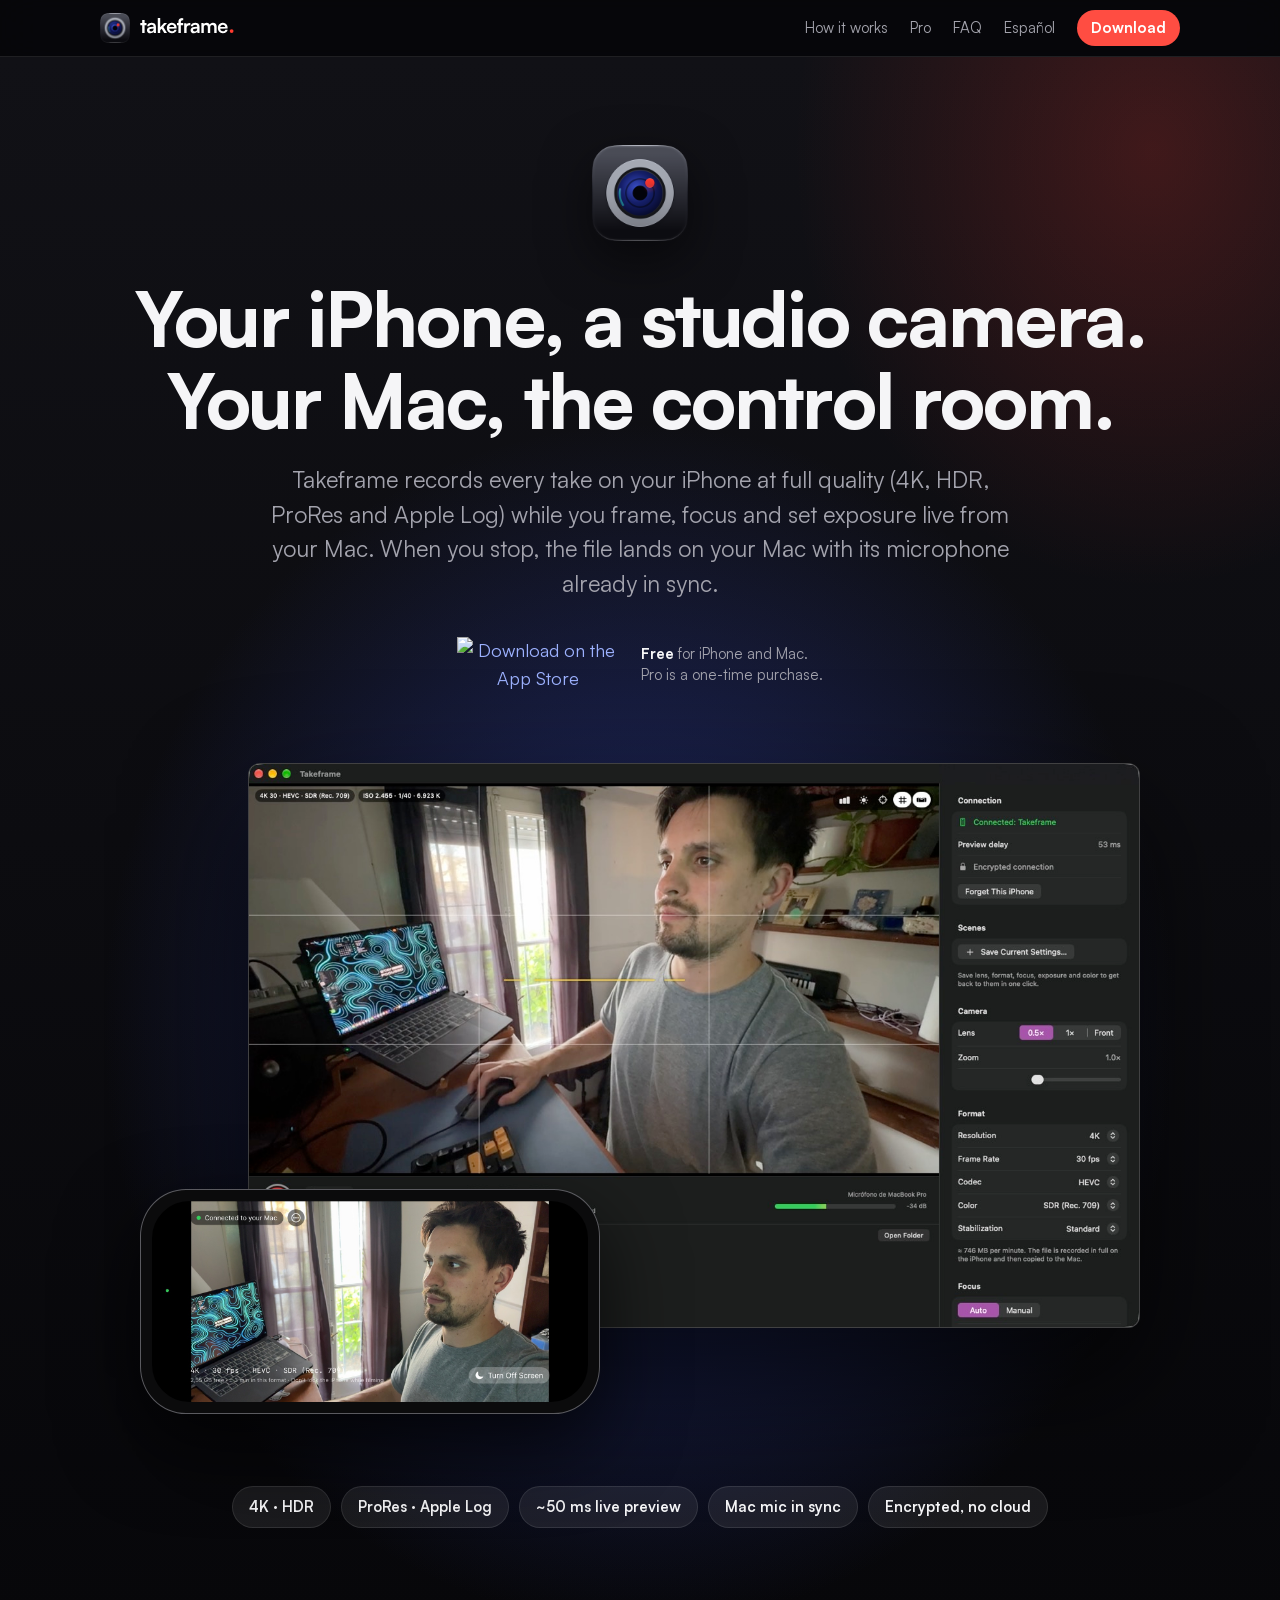
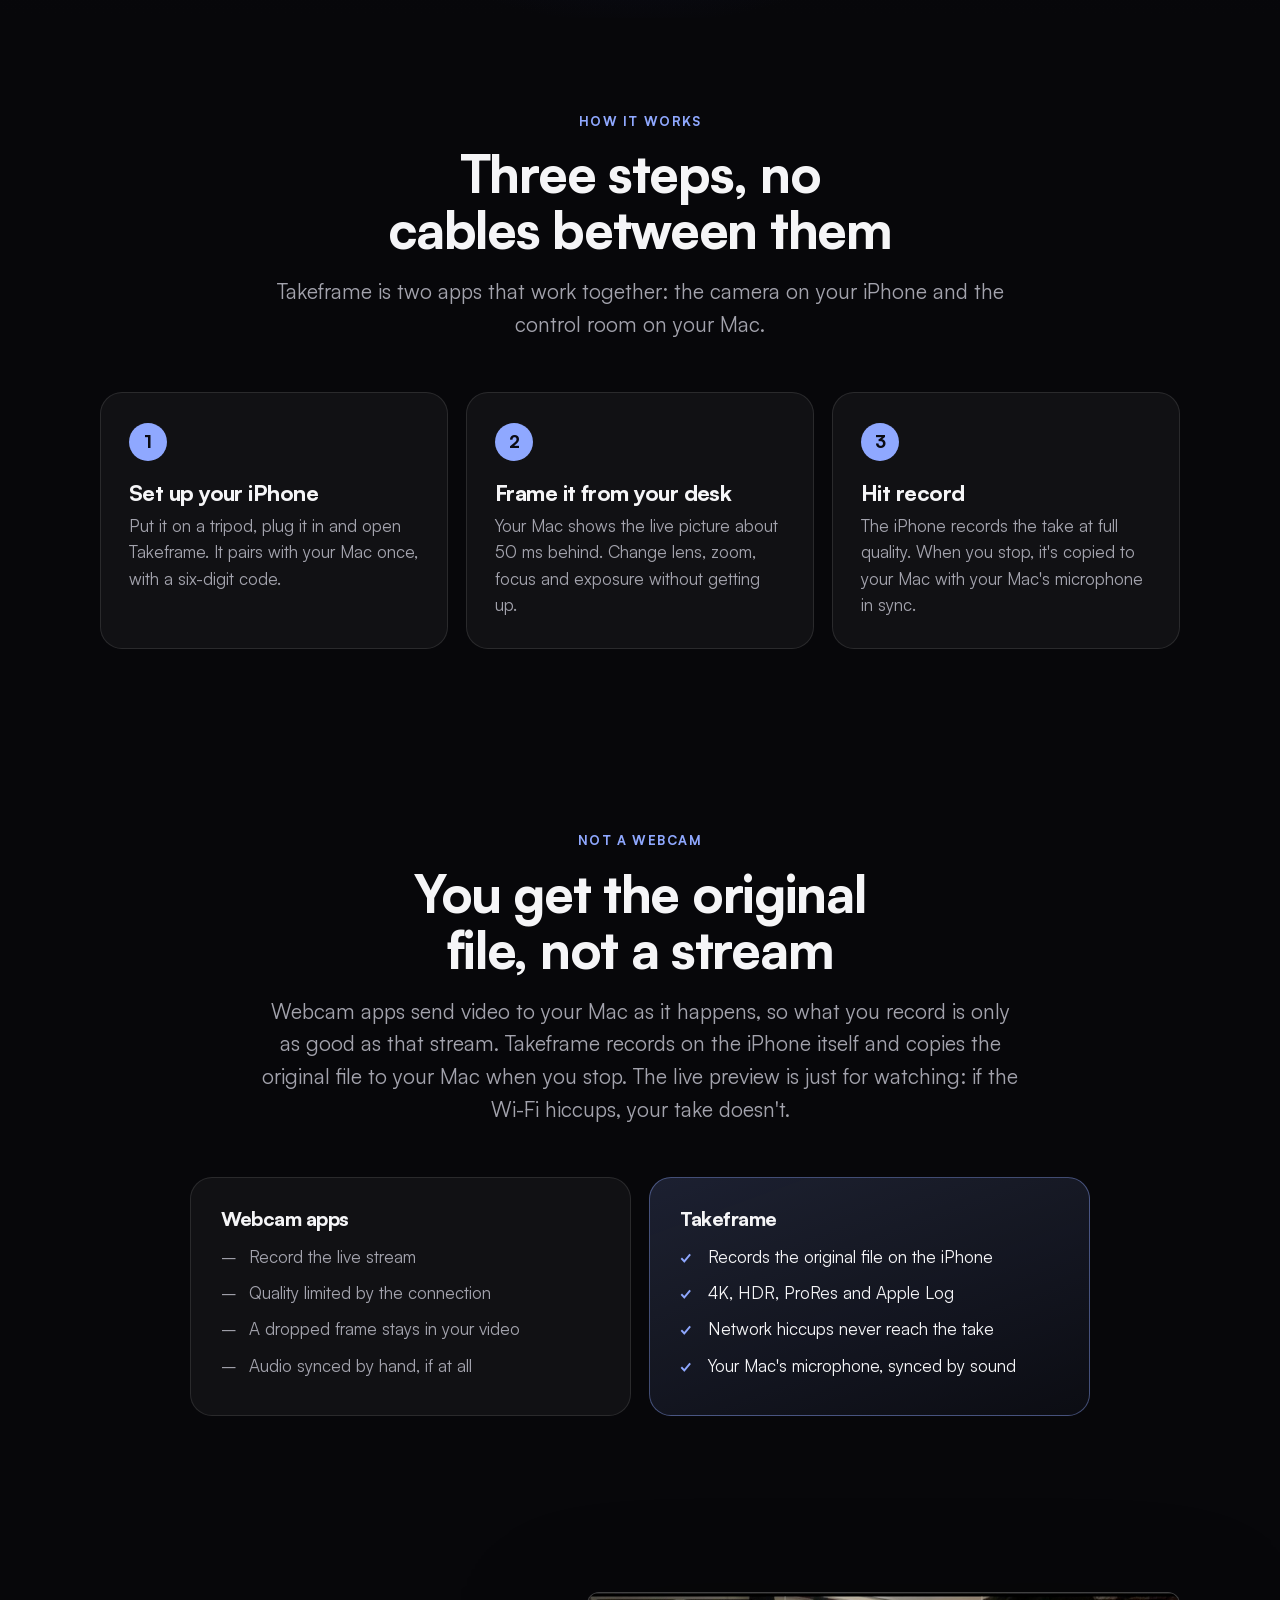
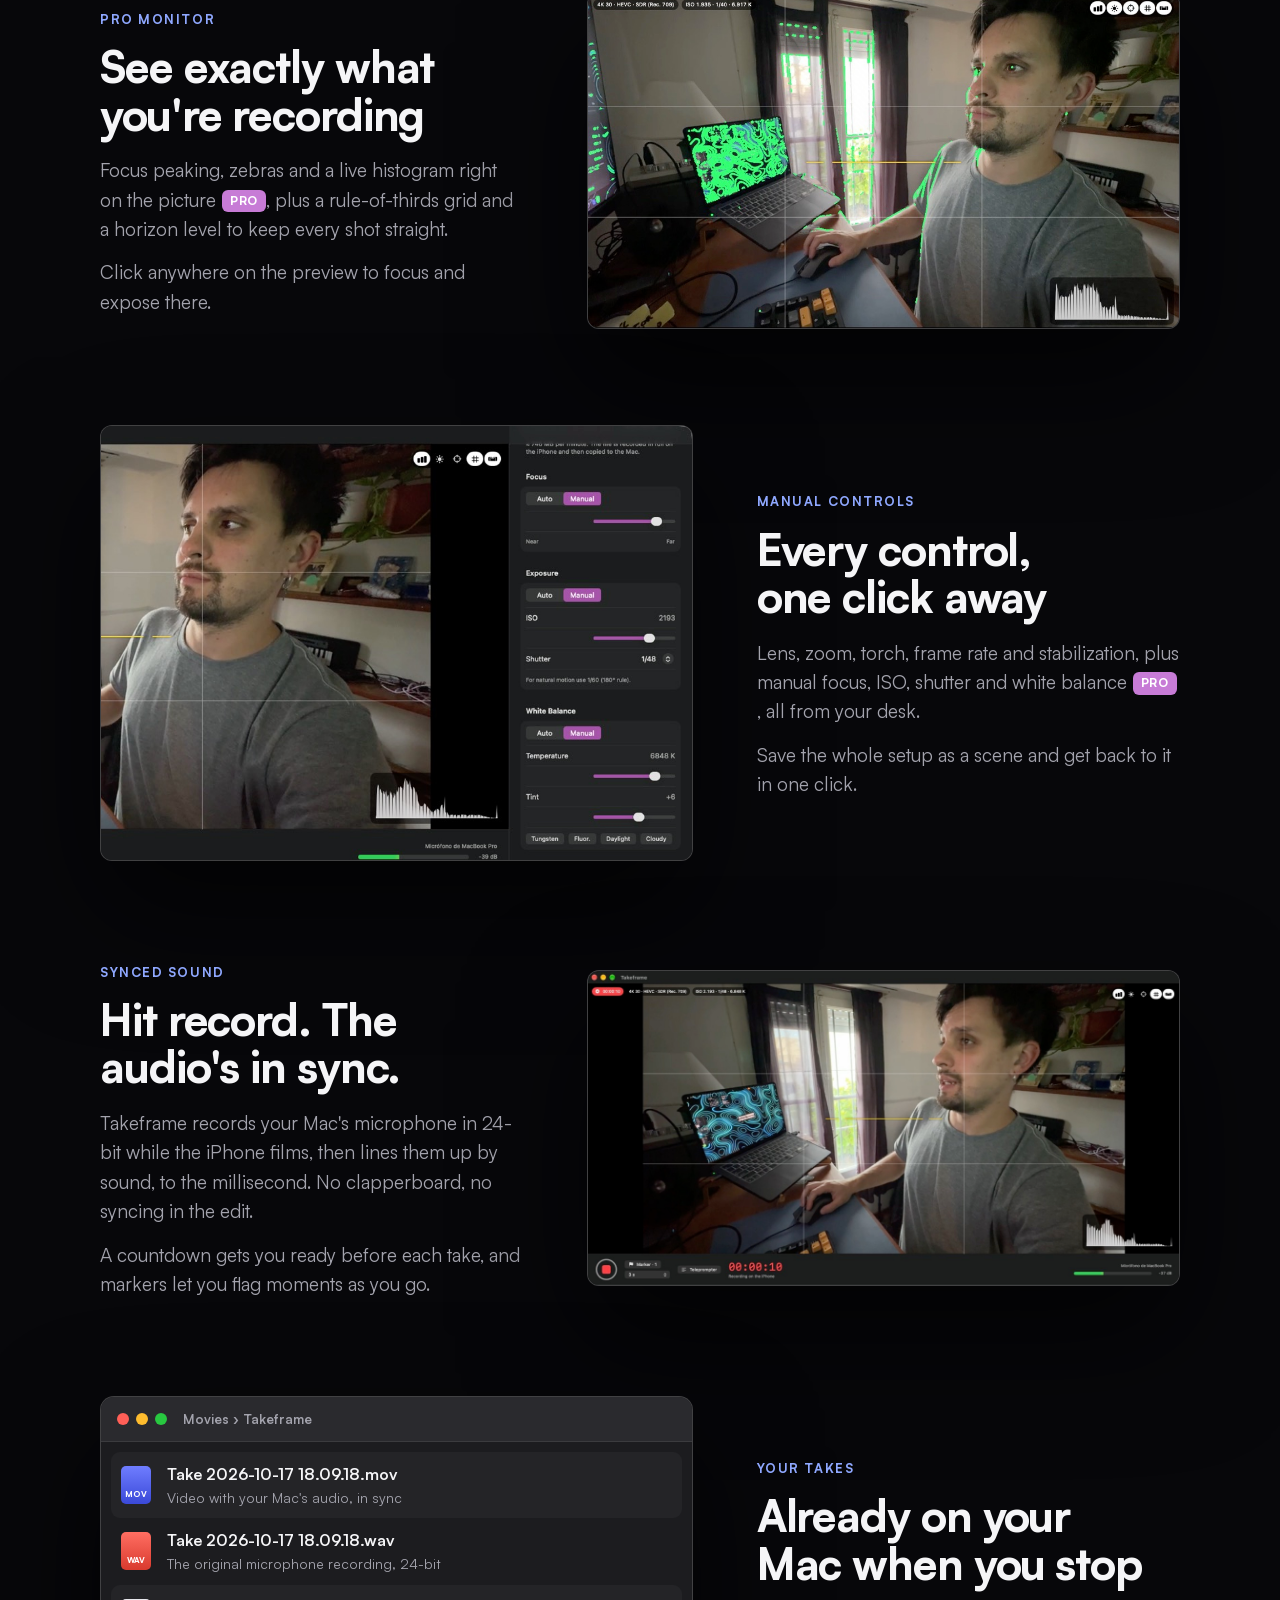
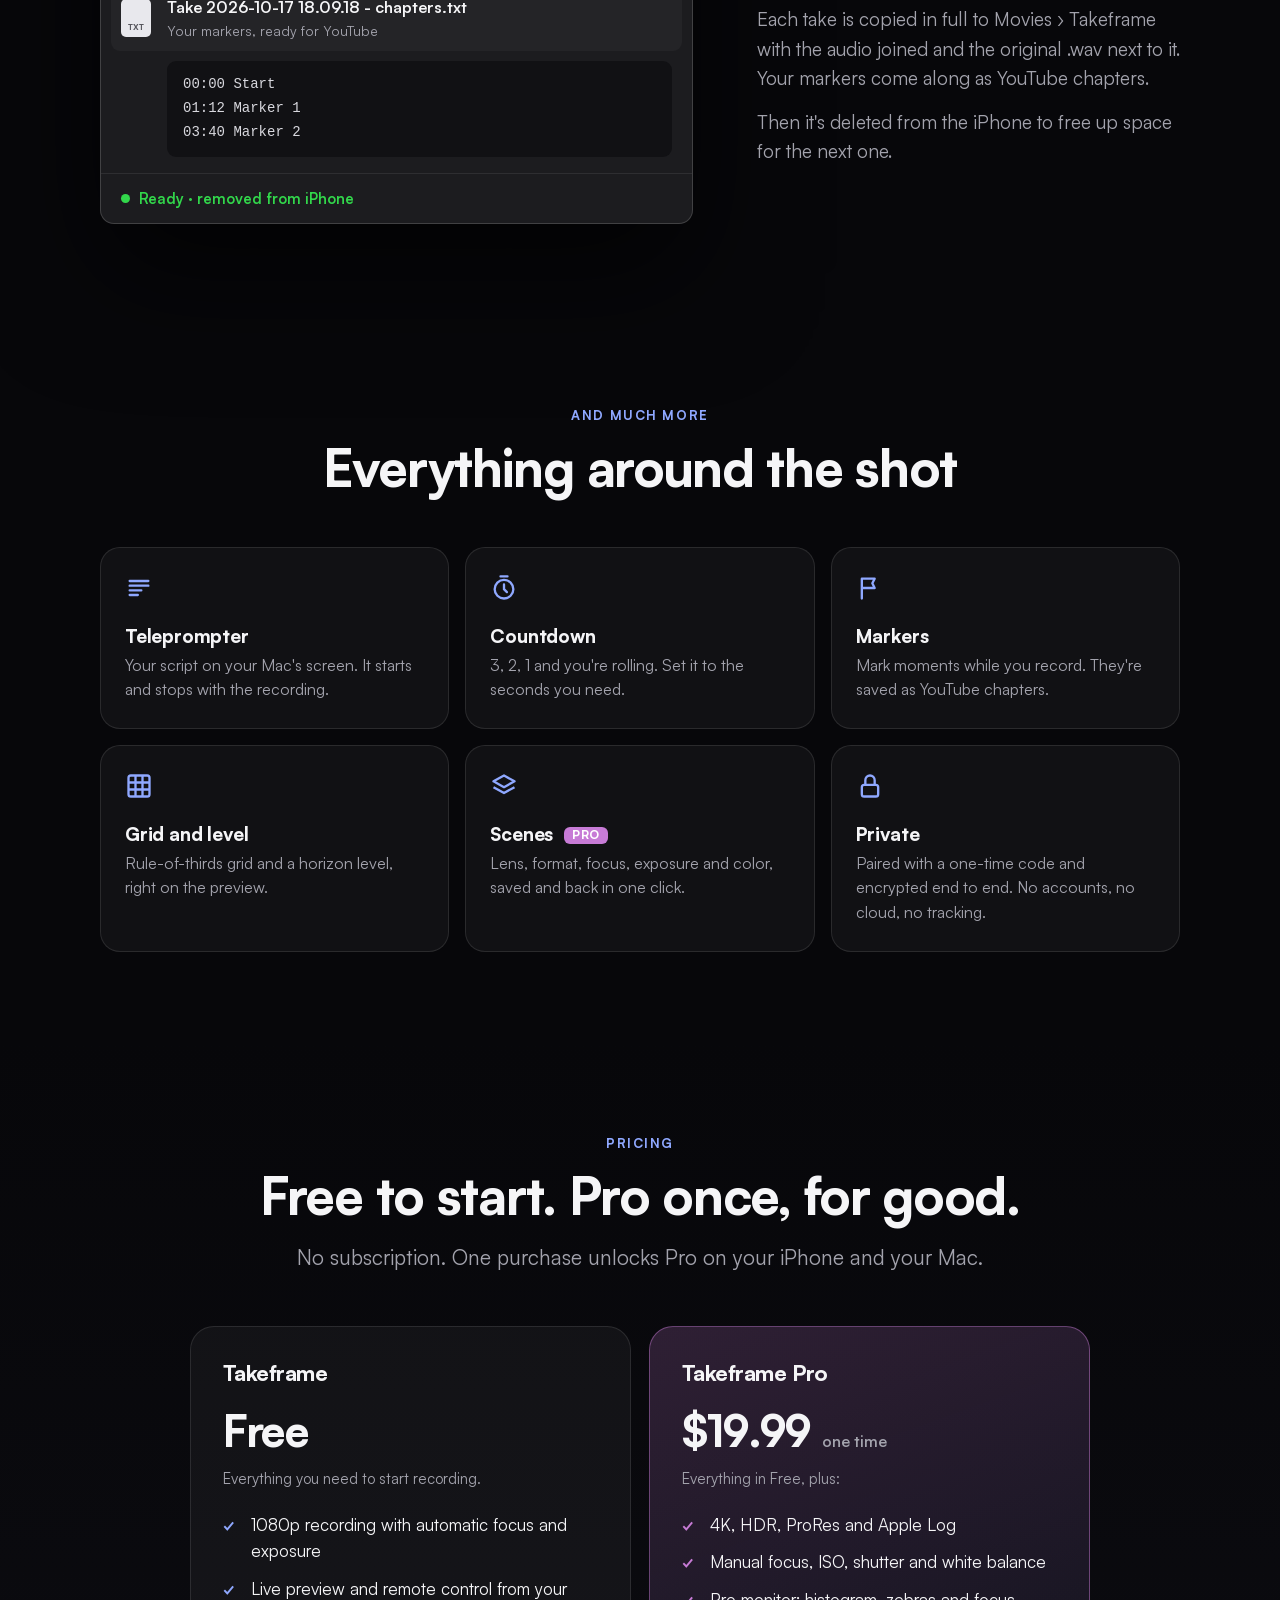
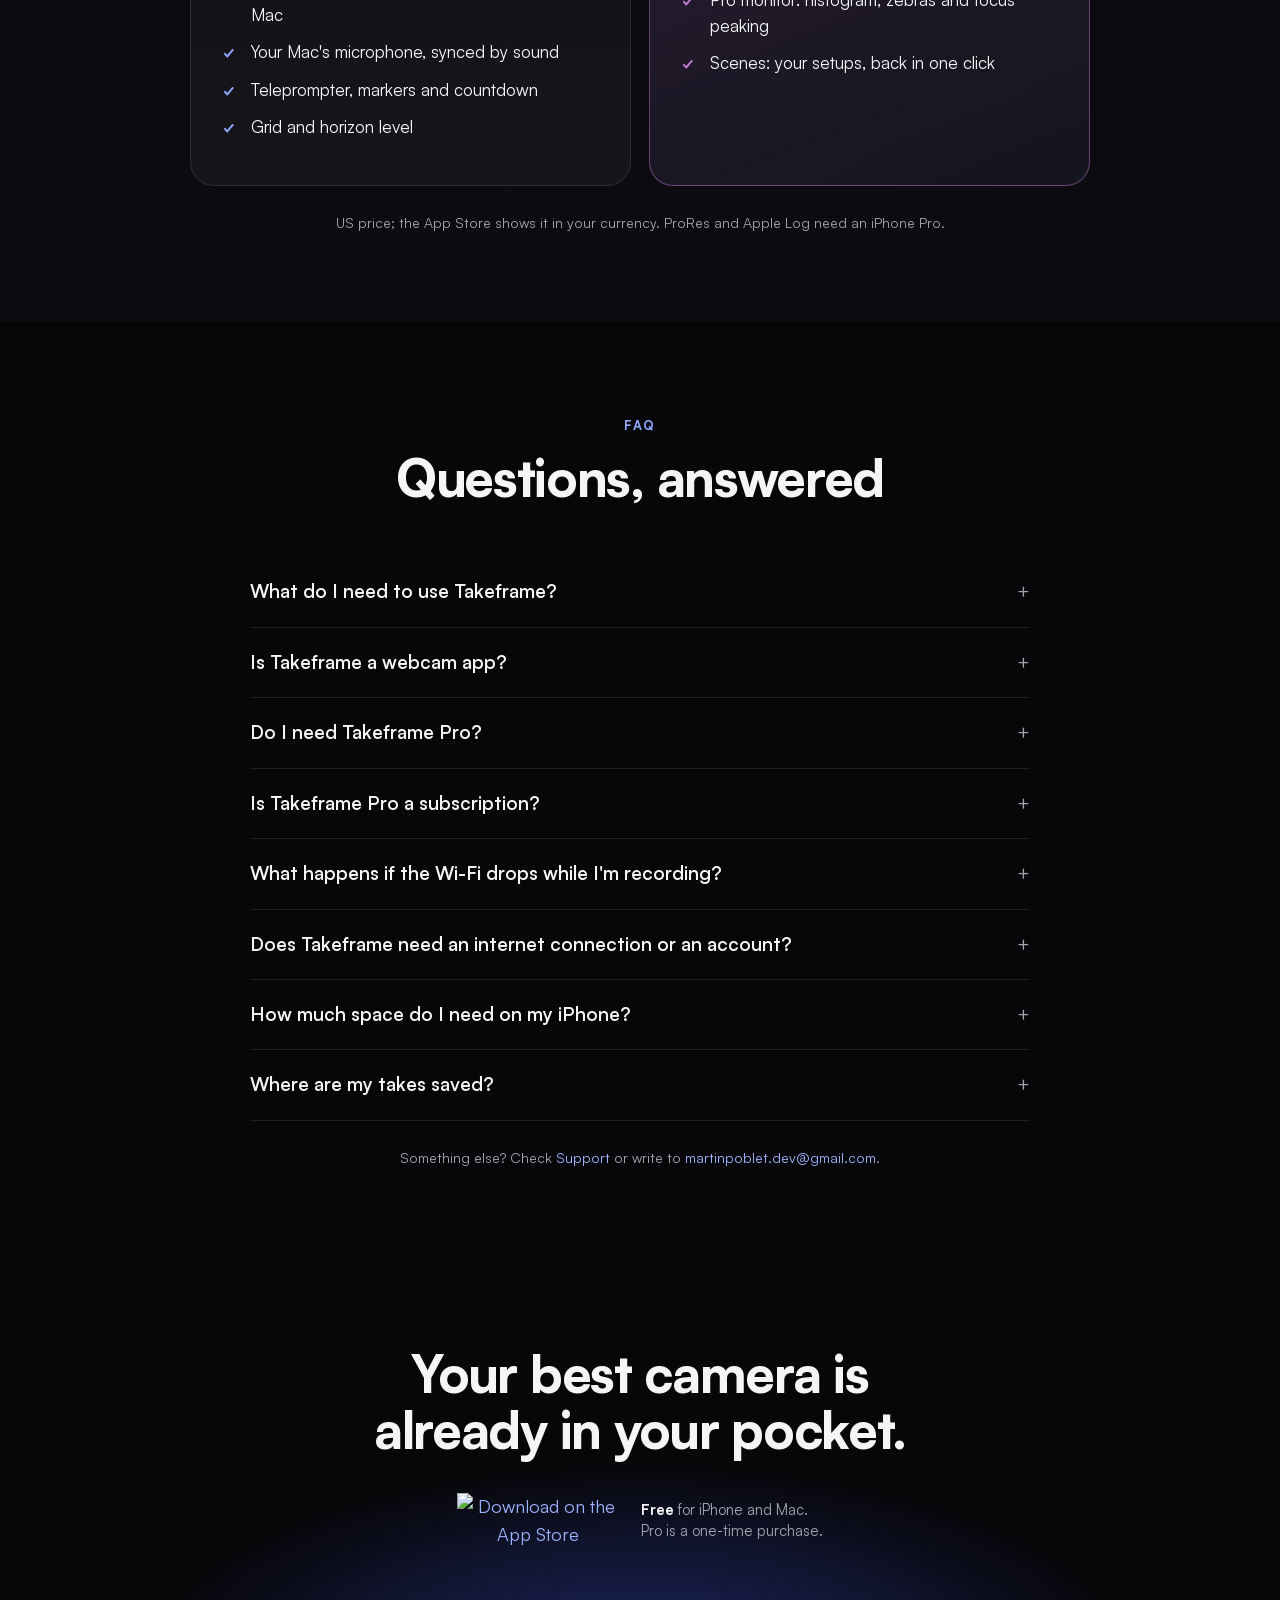
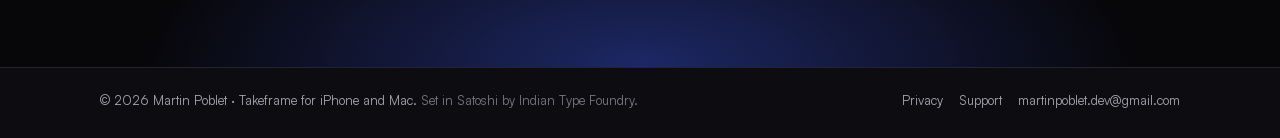
==== commit 563b680f: "Web: la hoja de estilos nueva no se pisa con la vieja en caché, iPhone del hero más fino Co-Authored" ====
--- a/index.html
+++ b/index.html
@@ -26,7 +26,7 @@
 <link rel="icon" type="image/png" href="assets/favicon.png">
 <link rel="apple-touch-icon" href="assets/apple-touch-icon.png">
 <link rel="preload" href="assets/satoshi-variable.woff2" as="font" type="font/woff2" crossorigin>
-<link rel="stylesheet" href="assets/style.css">
+<link rel="stylesheet" href="assets/style.css?v=2">
 <script type="application/ld+json">
 {
   "@context": "https://schema.org",
--- a/assets/style.css
+++ b/assets/style.css
@@ -207,7 +207,7 @@
 .landing .cta .note strong { color: var(--text); font-weight: 700; }
 
 /* The Mac window with the iPhone in front of it, built from the real captures */
-.landing .devices { position: relative; max-width: 1000px; margin: 72px auto 0; padding: 0 0 10% 12%; }
+.landing .devices { position: relative; max-width: 1000px; margin: 72px auto 0; padding: 0 0 8% 10%; }
 .landing .window {
   border-radius: 12px;
   overflow: hidden;
@@ -220,14 +220,14 @@
   position: absolute;
   left: 0;
   bottom: 0;
-  width: 56%;
-  padding: 1.7%;
-  background: #0f0f10;
-  border-radius: 13% / 27%;
-  border: 2px solid #4a4a4e;
+  width: 46%;
+  padding: 1.1%;
+  background: #0b0b0c;
+  border-radius: 10% / 21%;
+  border: 1.5px solid #5a5a5f;
   box-shadow: 0 30px 80px rgba(0, 0, 0, 0.7);
 }
-.landing .phone img { border-radius: 11% / 24%; }
+.landing .phone img { border-radius: 8.6% / 18.6%; }
 
 /* Spec strip */
 .landing .specs { display: flex; flex-wrap: wrap; justify-content: center; gap: 10px; margin-top: 72px; padding: 0; list-style: none; }
